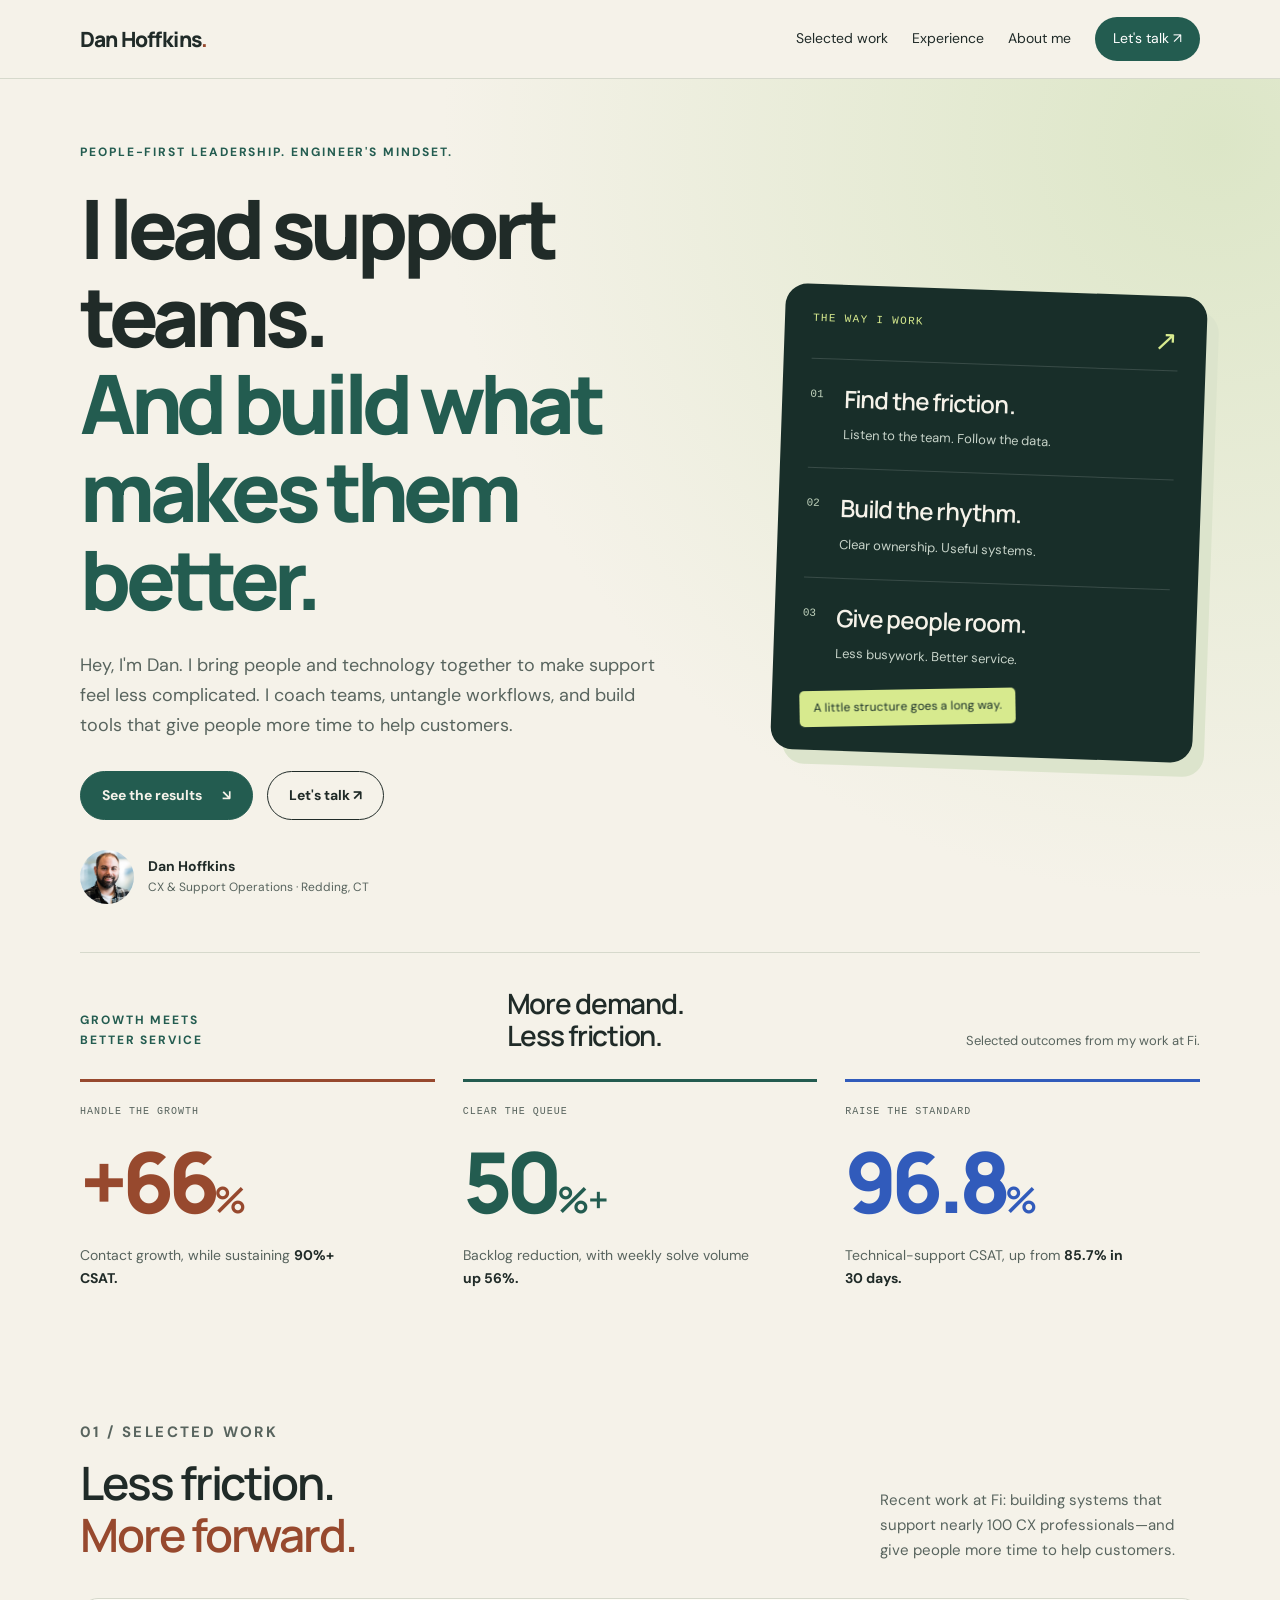
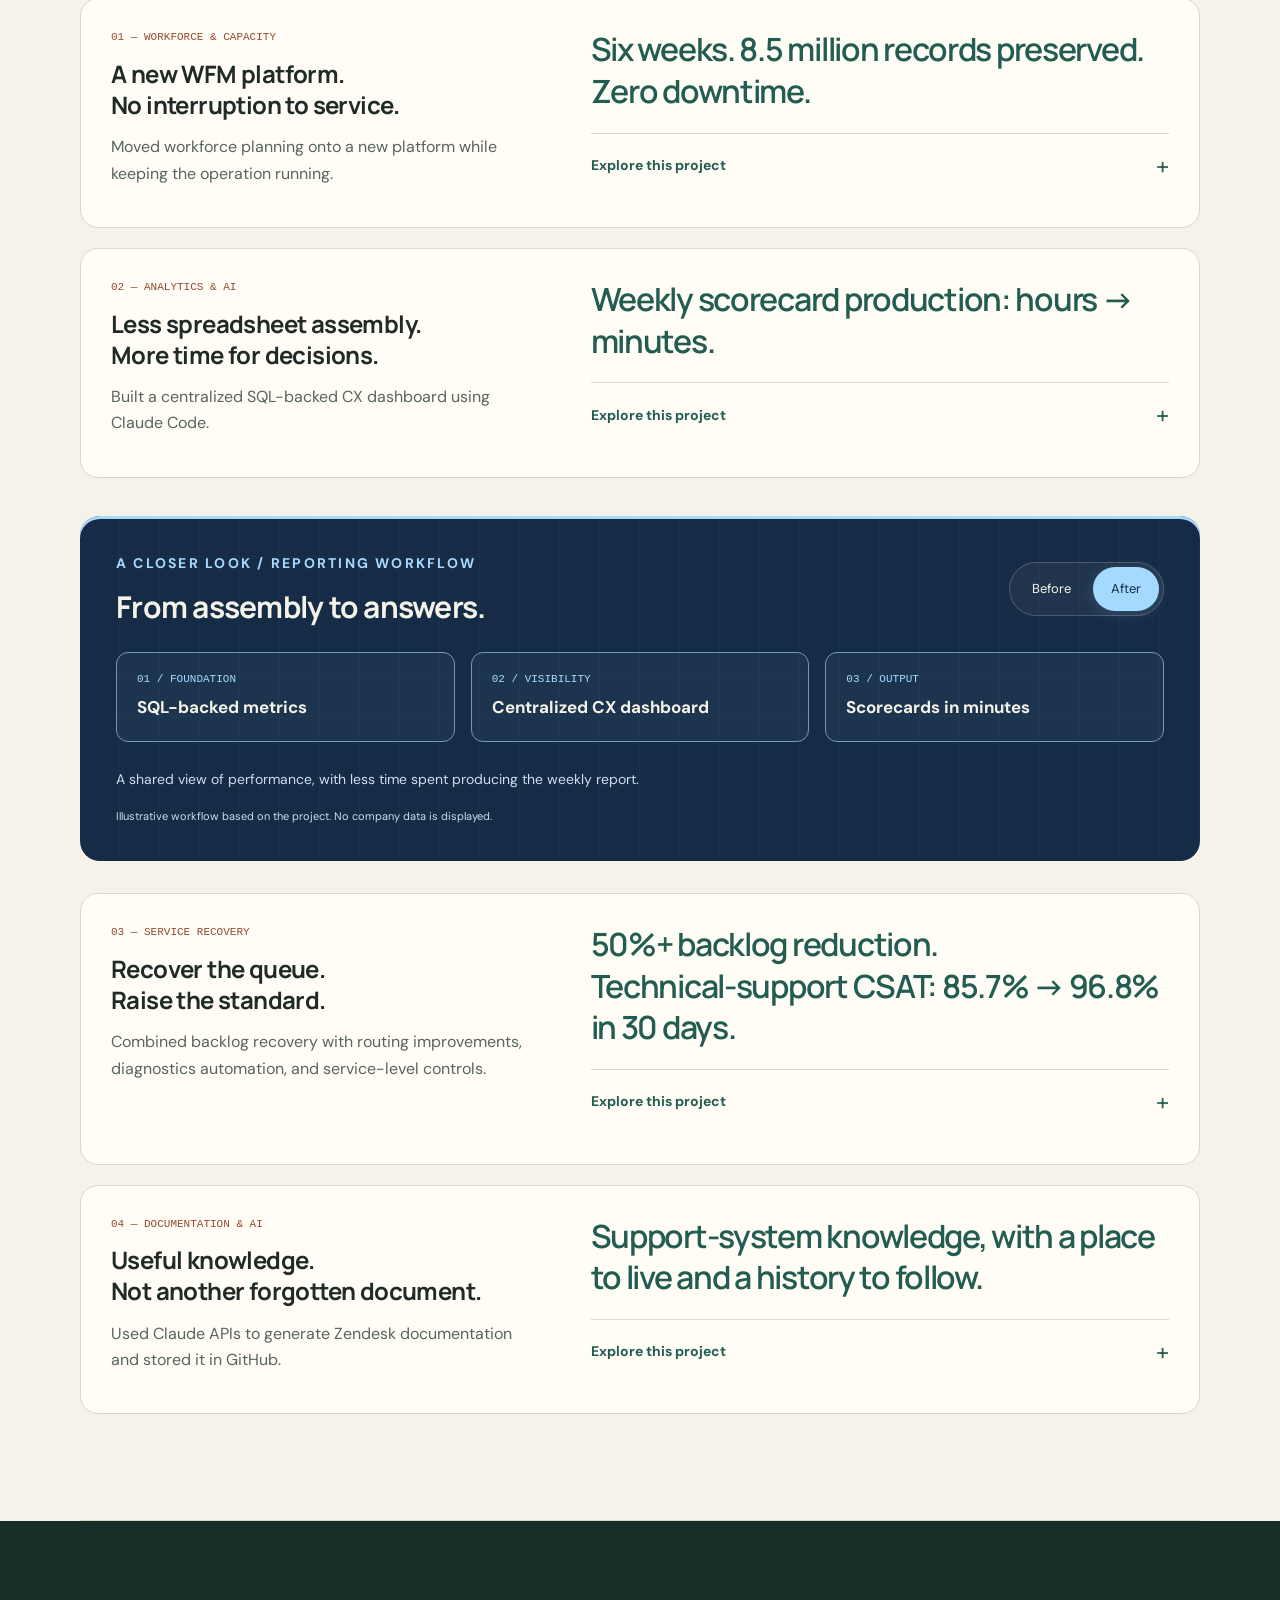
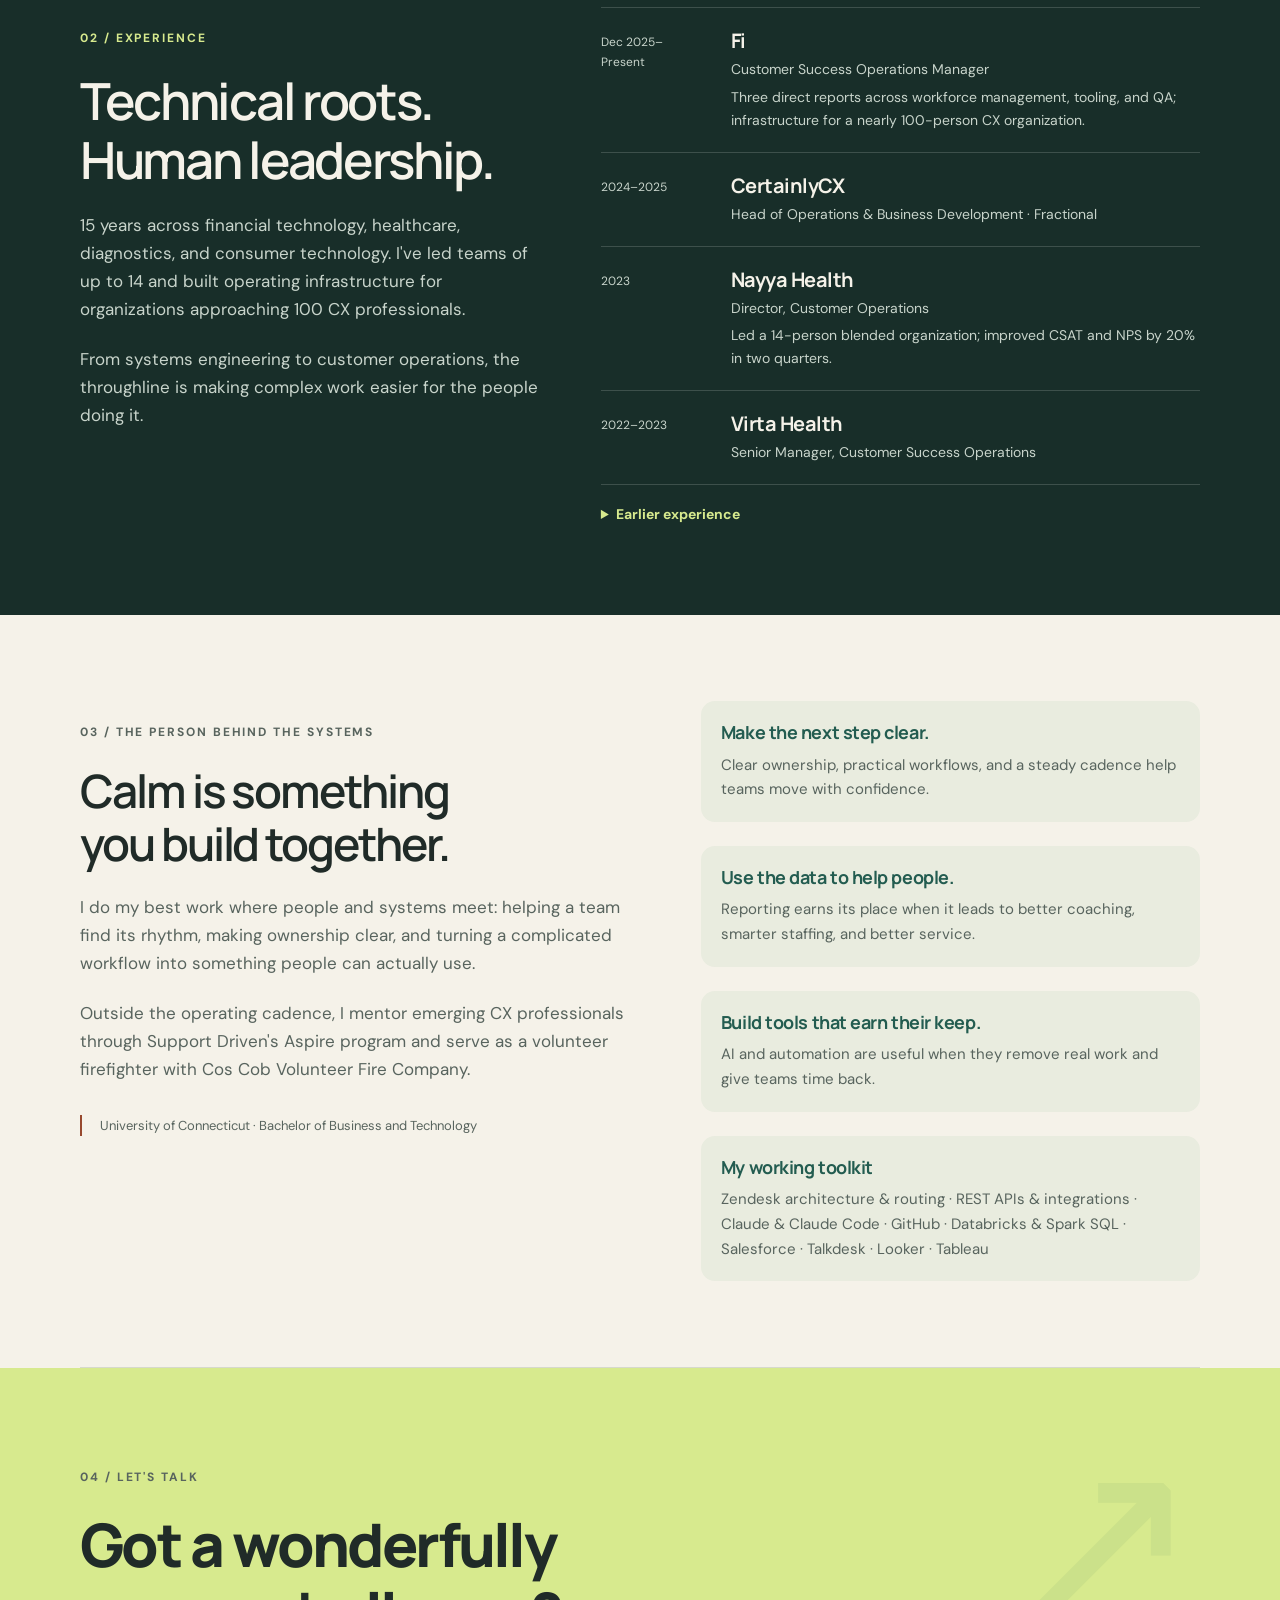
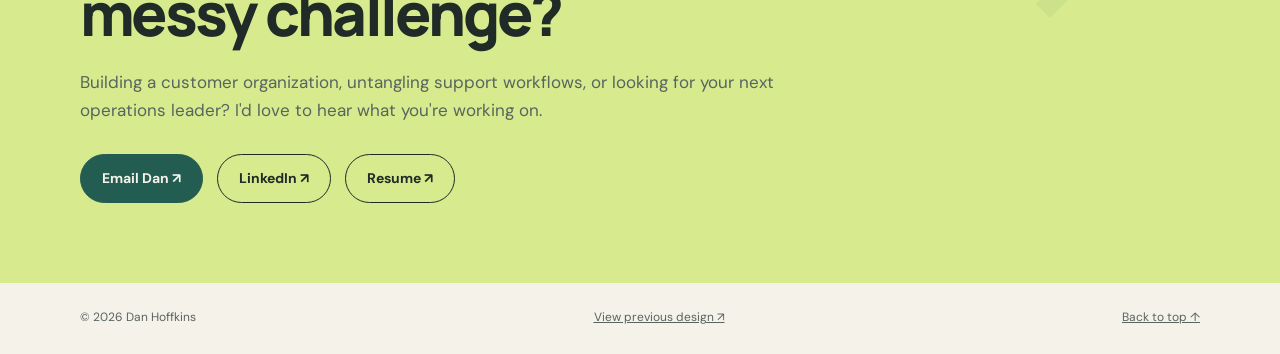
==== index.html @ 034a0e1a "Focus project introduction on impact rather than reporting structure" ====
<!doctype html>
<html lang="en">
<head>
<meta charset="utf-8">
<meta name="viewport" content="width=device-width, initial-scale=1">
<title>Dan Hoffkins | CX & Support Operations Leader</title>
<meta name="description" content="Dan Hoffkins builds the teams, workflows, analytics, and AI-assisted systems that help customer organizations scale. 15 years across technology and healthcare.">
<meta property="og:title" content="Dan Hoffkins | People. Systems. Better support.">
<meta property="og:description" content="People-first leadership with technical depth. Explore workforce planning, support analytics, service recovery, and AI-assisted documentation.">
<meta property="og:type" content="website">
<meta property="og:url" content="https://dhoffkins83.github.io/">
<meta property="og:image" content="https://dhoffkins83.github.io/assets/dan-headshot.jpg">
<meta name="theme-color" content="#f5f2e9">
<link rel="preconnect" href="https://fonts.googleapis.com">
<link rel="preconnect" href="https://fonts.gstatic.com" crossorigin>
<link href="https://fonts.googleapis.com/css2?family=DM+Sans:wght@400;500;600;700&family=Manrope:wght@400;500;600;700;800&display=swap" rel="stylesheet">
<link rel="stylesheet" href="./assets/css/site.css">
</head>
<body id="top">
<script>document.documentElement.classList.add("js");</script>
<a class="skip" href="#main">Skip to content</a>
<header>
<div class="wrap nav"><a class="brand" href="#top">Dan Hoffkins<span>.</span></a><button class="menu-toggle" type="button" aria-expanded="false" aria-controls="main-nav">Menu <span aria-hidden="true">+</span></button>
<nav id="main-nav" aria-label="Main navigation"><a href="#work">Selected work</a><a href="#experience">Experience</a><a href="#about">About me</a><a href="#contact">Let's talk ↗</a>
</nav>
</div>
</header>
<main id="main">
<section class="hero">
<div class="wrap">
<div class="hero-grid">
<div>
<p class="eyebrow">People-first leadership. Engineer's mindset.</p>
<h1>I lead support teams.<br><em>And build what makes them better.</em>
</h1>
<p class="intro">Hey, I'm Dan. I bring people and technology together to make support feel less complicated. I coach teams, untangle workflows, and build tools that give people more time to help customers.</p>
<div class="actions"><a class="button primary" href="#work">See the results <span aria-hidden="true">↘</span></a><a class="button" href="#contact">Let's talk ↗</a>
</div>
<div class="hello"><img src="./assets/dan-headshot.jpg" alt="Dan Hoffkins" width="64" height="64">
<div><strong>Dan Hoffkins</strong><span>CX & Support Operations · Redding, CT</span>
</div>
</div>
</div>
<aside class="system-board" aria-label="My approach to customer operations">
<div class="board-label">THE WAY I WORK <span aria-hidden="true">↗</span>
</div>
<div class="board-step"><span>01</span><strong>Find the friction.</strong>
<p>Listen to the team. Follow the data.</p>
</div>
<div class="board-step"><span>02</span><strong>Build the rhythm.</strong>
<p>Clear ownership. Useful systems.</p>
</div>
<div class="board-step"><span>03</span><strong>Give people room.</strong>
<p>Less busywork. Better service.</p>
</div>
<div class="board-note">A little structure goes a long way.</div>
</aside>
</div>
<div class="proof" aria-label="Selected results at Fi">
<div class="proof-intro">
<p class="eyebrow">Growth meets better service</p>
<h2>More demand.<br>Less friction.</h2>
<p>Selected outcomes from my work at Fi.</p>
</div>
<div class="metric"><span class="metric-label">HANDLE THE GROWTH</span><b>+66<span>%</span></b>
<p>Contact growth, while sustaining <strong>90%+ CSAT.</strong>
</p>
</div>
<div class="metric"><span class="metric-label">CLEAR THE QUEUE</span><b>50<span>%+</span></b>
<p>Backlog reduction, with weekly solve volume <strong>up 56%.</strong>
</p>
</div>
<div class="metric"><span class="metric-label">RAISE THE STANDARD</span><b>96.8<span>%</span></b>
<p>Technical-support CSAT, up from <strong>85.7% in 30 days.</strong>
</p>
</div>
</div>
</div>
</section>
<section id="work" class="section wrap">
<div class="section-head">
<div>
<p class="eyebrow">01 / Selected work</p>
<h2>Less friction.<br><span class="accent">More forward.</span>
</h2>
</div>
<p>Recent work at Fi: building systems that support nearly 100 CX professionals—and give people more time to help customers.</p>
</div>
<article class="case">
<div>
<div class="index">01 — WORKFORCE & CAPACITY</div>
<h3>A new WFM platform.<br>No interruption to service.</h3>
<p>Moved workforce planning onto a new platform while keeping the operation running.</p>
</div>
<div>
<div class="outcome">Six weeks. 8.5 million records preserved. Zero downtime.</div>
<details>
<summary>Explore this project <span aria-hidden="true">+</span>
</summary>
<p>Led the end-to-end migration, preserved historical records, automated scheduling, and introduced forecasting at the workstream level. The result was a stronger foundation for aligning capacity with demand.</p>
</details>
</div>
</article>
<article class="case">
<div>
<div class="index">02 — ANALYTICS & AI</div>
<h3>Less spreadsheet assembly.<br>More time for decisions.</h3>
<p>Built a centralized SQL-backed CX dashboard using Claude Code.</p>
</div>
<div>
<div class="outcome">Weekly scorecard production: hours → minutes.</div>
<details>
<summary>Explore this project <span aria-hidden="true">+</span>
</summary>
<p>Brought CSAT, productivity, handle time, and service metrics into one SQL-backed view, then added detailed metrics from an internal QA evaluation service. I used Claude Code to build around the team's reporting needs—not a dashboard for its own sake, but a shared starting point for coaching and decisions.</p>
</details>
</div>
</article>
<div class="lab" data-state="after">
<div class="lab-head">
<div>
<p class="eyebrow">A closer look / Reporting workflow</p>
<h3>From assembly to answers.</h3>
</div>
<div class="switch" role="group" aria-label="Compare reporting workflows"><button type="button" data-mode="before" aria-pressed="false">Before</button><button type="button" data-mode="after" aria-pressed="true">After</button>
</div>
</div>
<div id="workflow-content" aria-live="polite">
<div class="workflow">
<div class="node"><small>01 / FOUNDATION</small><strong>SQL-backed metrics</strong>
</div>
<div class="node"><small>02 / VISIBILITY</small><strong>Centralized CX dashboard</strong>
</div>
<div class="node"><small>03 / OUTPUT</small><strong>Scorecards in minutes</strong>
</div>
</div>
<p>A shared view of performance, with less time spent producing the weekly report.</p>
</div>
<p class="note">Illustrative workflow based on the project. No company data is displayed.</p>
</div>
<article class="case" style="margin-top:32px">
<div>
<div class="index">03 — SERVICE RECOVERY</div>
<h3>Recover the queue.<br>Raise the standard.</h3>
<p>Combined backlog recovery with routing improvements, diagnostics automation, and service-level controls.</p>
</div>
<div>
<div class="outcome">50%+ backlog reduction.<br>Technical-support CSAT: 85.7% → 96.8% in 30 days.</div>
<details>
<summary>Explore this project <span aria-hidden="true">+</span>
</summary>
<p>The backlog recovery increased weekly solve volume by 56% and solves per hour from 1.4 to 2.26. Technical-support improvements also achieved 92% of callbacks within 60 minutes.</p>
</details>
</div>
</article>
<article class="case">
<div>
<div class="index">04 — DOCUMENTATION &amp; AI</div>
<h3>Useful knowledge.<br>Not another forgotten document.</h3>
<p>Used Claude APIs to generate Zendesk documentation and stored it in GitHub.</p>
</div>
<div>
<div class="outcome">Support-system knowledge, with a place to live and a history to follow.</div>
<details>
<summary>Explore this project <span aria-hidden="true">+</span>
</summary>
<p>Built an AI-assisted documentation workflow around Zendesk, with GitHub as the repository for support-system reference material. The value is practical: capturing how the system works in a form the team can maintain and refer back to.</p>
<p class="project-path">Claude APIs → Zendesk documentation → GitHub</p>
</details>
</div>
</article>
</section>
<section id="experience" class="section experience-band">
<div class="wrap">
<div class="experience">
<div class="experience-intro">
<p class="eyebrow">02 / Experience</p>
<h2>Technical roots.<br>Human leadership.</h2>
<p>15 years across financial technology, healthcare, diagnostics, and consumer technology. I've led teams of up to 14 and built operating infrastructure for organizations approaching 100 CX professionals.</p>
<p>From systems engineering to customer operations, the throughline is making complex work easier for the people doing it.</p>
</div>
<div class="roles">
<div class="role">
<time>Dec 2025–<br>Present</time>
<div>
<h3>Fi</h3>
<p>Customer Success Operations Manager</p>
<p>Three direct reports across workforce management, tooling, and QA; infrastructure for a nearly 100-person CX organization.</p>
</div>
</div>
<div class="role">
<time>2024–2025</time>
<div>
<h3>CertainlyCX</h3>
<p>Head of Operations & Business Development · Fractional</p>
</div>
</div>
<div class="role">
<time>2023</time>
<div>
<h3>Nayya Health</h3>
<p>Director, Customer Operations</p>
<p>Led a 14-person blended organization; improved CSAT and NPS by 20% in two quarters.</p>
</div>
</div>
<div class="role">
<time>2022–2023</time>
<div>
<h3>Virta Health</h3>
<p>Senior Manager, Customer Success Operations</p>
</div>
</div>
<details>
<summary>Earlier experience</summary>
<div class="role">
<time>2018–2022</time>
<div>
<h3>Sema4</h3>
<p>Manager, Client Services → Associate Director, Customer & Business Operations</p>
<p>Launched an oncology support team and supported 25+ enterprise launches. Authored patient, provider, and sample-logistics policies with Legal, Compliance, and lab QA; trained support, lab, and field sales teams.</p>
<p>Managed controlled documentation in SharePoint and MasterControl, including approvals, version histories, access, and archival.</p>
</div>
</div>
<div class="role">
<time>2017–2018</time>
<div>
<h3>Flatiron Health</h3>
<p>Director, Support & Customer Operations</p>
<p>24/7 incident response; reduced urgent-ticket resolution time by 80%.</p>
</div>
</div>
<div class="role">
<time>2011–2017</time>
<div>
<h3>FactSet</h3>
<p>Systems Engineer → Associate Director, Platform QA</p>
<p>Enterprise technical solutions, platform quality, and release operations.</p>
</div>
</div>
</details>
</div>
</div>
</div>
</section>
<section id="about" class="section wrap">
<div class="about">
<div>
<p class="eyebrow">03 / The person behind the systems</p>
<h2>Calm is something<br>you build together.</h2>
<p>I do my best work where people and systems meet: helping a team find its rhythm, making ownership clear, and turning a complicated workflow into something people can actually use.</p>
<p>Outside the operating cadence, I mentor emerging CX professionals through Support Driven's Aspire program and serve as a volunteer firefighter with Cos Cob Volunteer Fire Company.</p>
<div class="tools">University of Connecticut · Bachelor of Business and Technology</div>
</div>
<div class="principles">
<div>
<h3>Make the next step clear.</h3>
<p>Clear ownership, practical workflows, and a steady cadence help teams move with confidence.</p>
</div>
<div>
<h3>Use the data to help people.</h3>
<p>Reporting earns its place when it leads to better coaching, smarter staffing, and better service.</p>
</div>
<div>
<h3>Build tools that earn their keep.</h3>
<p>AI and automation are useful when they remove real work and give teams time back.</p>
</div>
<div>
<h3>My working toolkit</h3>
<p>Zendesk architecture &amp; routing · REST APIs &amp; integrations · Claude &amp; Claude Code · GitHub · Databricks &amp; Spark SQL · Salesforce · Talkdesk · Looker · Tableau</p>
</div>
</div>
</div>
</section>
<section id="contact" class="contact">
<div class="wrap">
<p class="eyebrow">04 / Let's talk</p>
<h2>Got a wonderfully<br>messy challenge?</h2>
<p>Building a customer organization, untangling support workflows, or looking for your next operations leader? I'd love to hear what you're working on.</p>
<div class="actions"><a class="button primary" href="mailto:daniel.hoffkins@gmail.com">Email Dan ↗</a><a class="button" href="https://www.linkedin.com/in/dan-hoffkins" target="_blank" rel="noopener">LinkedIn ↗</a><a class="button" href="./resume.pdf" target="_blank" rel="noopener">Resume ↗</a>
</div>
</div>
</section>
</main>
<footer>
<div class="wrap"><span>© <span id="year">2026</span> Dan Hoffkins</span><a href="./previous/">View previous design ↗</a><a href="#top">Back to top ↑</a>
</div>
</footer>
<script src="./assets/js/site.js"></script>
</body>
</html>
---- assets/css/site.css ----
:root{
--paper:#f5f2e9;
--ink:#202b28;
--muted:#58645e;
--teal:#235c50;
--copper:#97492e;
--line:#d6d9cc;
--dark:#182e29;
--radius:18px;
--max:1120px}

*{
box-sizing:border-box}
html{
scroll-behavior:smooth;
scroll-padding-top:110px}
body{
margin:0;
color:var(--ink);
background:var(--paper);
font:17px/1.65 'DM Sans',sans-serif}
a{
color:inherit}
button{
font:inherit}
img{
display:block;
max-width:100%}
h1,h2,h3,p{
margin:0}
h1,h2,h3{
font-family:Manrope,sans-serif}
h1{
font-size:clamp(44px,6.6vw,78px);
line-height:1.07;
letter-spacing:-.065em;
font-weight:600}
h2{
font-size:clamp(30px,4vw,46px);
line-height:1.15;
letter-spacing:-.045em;
font-weight:600}
h3{
font-size:24px;
line-height:1.3;
letter-spacing:-.025em}
p{
max-width:65ch}
a,button,summary{
touch-action:manipulation}
a:focus-visible,button:focus-visible,summary:focus-visible{
outline:3px solid var(--copper);
outline-offset:5px}
.wrap{
width:min(var(--max),calc(100% - 48px));
margin:auto}
.skip{
position:fixed;
top:-100px;
left:20px;
background:var(--ink);
color:white;
padding:12px;
z-index:99}
.skip:focus{
top:10px}
header{
position:sticky;
top:0;
z-index:20;
background:rgba(245,242,233,.95);
backdrop-filter:blur(12px);
border-bottom:1px solid var(--line)}
.nav{
min-height:86px;
display:flex;
align-items:center;
justify-content:space-between;
gap:24px}
.brand{
font-family:Manrope,sans-serif;
font-weight:800;
text-decoration:none;
letter-spacing:-.04em;
font-size:21px}
.brand span{
color:var(--copper)}
nav{
display:flex;
gap:24px;
align-items:center}
nav a{
text-decoration:none;
font-size:14px;
padding:10px 0}
nav a:hover{
color:var(--copper)}
.eyebrow{
text-transform:uppercase;
font-size:12px;
letter-spacing:.16em;
font-weight:700;
color:var(--teal);
margin-bottom:22px}
.hero{
padding:70px 0 0;
background:radial-gradient(ellipse at 85% 20%,#e1e6d7,transparent 55%)}
.hero-grid{
display:grid;
grid-template-columns:1.45fr 1fr;
gap:64px;
align-items:center}
.hero h1 em{
font-style:normal;
color:var(--teal)}
.intro{
color:var(--muted);
font-size:19px;
margin-top:28px;
max-width:48ch}
.actions{
display:flex;
flex-wrap:wrap;
gap:14px;
margin-top:30px}
.button{
display:inline-flex;
justify-content:center;
align-items:center;
min-height:48px;
padding:12px 21px;
text-decoration:none;
border:1px solid var(--ink);
border-radius:100px;
font-size:14px;
font-weight:700;
transition:background .2s,transform .2s}
.button:hover{
transform:translateY(-2px);
background:#e6e9dc}
.button.primary{
background:var(--ink);
color:var(--paper)}
.button.primary:hover{
background:var(--teal)}
.portrait{
position:relative;
margin:0;
padding:18px 0 0 18px}
.portrait:before{
content:'';
position:absolute;
inset:0 18px 18px 0;
border:1px solid #9eae9d;
border-radius:160px 160px 18px 18px}
.portrait img{
position:relative;
width:100%;
height:auto;
aspect-ratio:4/5;
object-fit:cover;
object-position:50% 42%;
border-radius:160px 160px 18px 18px}
.portrait figcaption{
position:relative;
margin-top:16px;
display:flex;
justify-content:space-between;
font-size:12px;
color:var(--muted)}
.portrait figcaption b{
color:var(--ink)}
.proof{
display:grid;
grid-template-columns:repeat(3,1fr);
margin-top:64px;
padding:30px 0;
border-top:1px solid var(--line);
gap:32px}
.proof b{
display:block;
font:600 35px/1.2 Manrope,sans-serif;
letter-spacing:-.04em}
.proof span{
font-size:14px;
color:var(--muted);
display:block;
margin-top:8px}
.section{
padding:86px 0;
border-bottom:1px solid var(--line)}
.section-head{
display:flex;
justify-content:space-between;
align-items:end;
gap:40px;
margin-bottom:36px}
.section-head p{
color:var(--muted);
max-width:32ch;
font-size:15px}
.section-head .eyebrow{
margin-bottom:12px}
.case{
display:grid;
grid-template-columns:.85fr 1.15fr;
border-top:1px solid var(--line);
padding:32px 0;
gap:52px}
.case:last-child{
padding-bottom:0}
.index{
font:12px/1.5 monospace;
color:var(--copper);
margin-bottom:12px}
.case p{
color:var(--muted);
margin-top:14px;
font-size:16px}
.outcome{
font-family:Manrope,sans-serif;
font-size:clamp(23px,3vw,32px);
font-weight:600;
letter-spacing:-.04em;
line-height:1.3;
color:var(--teal)}
details{
margin-top:20px}
summary{
cursor:pointer;
min-height:44px;
display:list-item;
color:var(--teal);
font-weight:700;
font-size:14px}
details p{
padding-bottom:10px}
.lab{
background:var(--dark);
color:var(--paper);
border-radius:var(--radius);
padding:36px;
margin-top:38px;
position:relative;
overflow:hidden}
.lab:before{
content:'';
position:absolute;
inset:0;
background:linear-gradient(90deg,transparent 98%,#ffffff05 98%),linear-gradient(0deg,transparent 98%,#ffffff05 98%);
background-size:40px 40px;
pointer-events:none}
.lab>*{
position:relative}
.lab .eyebrow{
color:#b7d3b8;
margin-bottom:12px}
.lab-head{
display:flex;
justify-content:space-between;
align-items:center;
gap:24px}
.switch{
display:flex;
gap:4px;
background:#ffffff0b;
border:1px solid #ffffff30;
border-radius:100px;
padding:4px}
.switch button{
border:0;
border-radius:100px;
min-height:44px;
padding:8px 18px;
background:transparent;
color:var(--paper);
cursor:pointer;
font-size:13px}
.switch button[aria-pressed=true]{
background:#d6e7bd;
color:var(--dark)}
.workflow{
display:grid;
grid-template-columns:repeat(3,1fr);
gap:16px;
margin:26px 0}
.node{
padding:20px;
border:1px solid #ffffff30;
border-radius:12px}
.node small{
color:#b7d3b8;
font:11px monospace;
display:block;
margin-bottom:8px}
.node strong{
display:block;
font-size:17px}
.lab p{
color:#c4d0c8;
font-size:14px}
.lab .note{
font-size:11px;
color:#b7c6ba;
margin-top:16px}
.experience{
display:grid;
grid-template-columns:1fr 1.3fr;
gap:60px}
.experience-intro p{
color:var(--muted);
margin-top:22px}
.roles{
border-top:1px solid var(--line)}
.role{
padding:20px 0;
border-bottom:1px solid var(--line);
display:grid;
grid-template-columns:110px 1fr;
gap:20px}
.role time{
font-size:12px;
color:var(--muted);
padding-top:5px}
.role h3{
font-size:20px}
.role p{
font-size:14px;
color:var(--muted);
margin-top:4px}
.roles details{
margin:0}
.roles summary{
padding-top:18px}
.about{
display:grid;
grid-template-columns:1.1fr 1fr;
gap:72px}
.about p{
margin-top:22px;
color:var(--muted)}
.principles{
display:grid;
gap:24px}
.principles div{
border-top:1px solid var(--line);
padding-top:18px}
.principles h3{
font-size:18px}
.principles p{
font-size:15px;
margin-top:8px}
.tools{
margin-top:32px;
font-size:13px;
color:var(--muted);
border-left:2px solid var(--copper);
padding-left:18px}
.contact{
padding:80px 0;
background:#e4e8d9}
.contact h2{
max-width:17ch;
font-size:clamp(36px,5vw,60px)}
.contact p{
margin-top:20px;
color:var(--muted)}
footer{
padding:25px 0;
font-size:12px;
color:var(--muted)}
footer .wrap{
display:flex;
justify-content:space-between;
gap:20px}
.hero-grid{
animation:arrive .7s ease both}
@keyframes arrive{
from{
opacity:0;
transform:translateY(14px)}
to{
opacity:1;
transform:none}
}
@media(min-width:800px){
h1{
max-width:12ch}
}
@media(max-width:800px){
.hero-grid{
gap:32px;
grid-template-columns:1.3fr 1fr}
.hero{
padding-top:45px}
.nav{
gap:12px}
nav{
gap:14px}
.experience,.about{
gap:35px}
.section{
padding:64px 0}
.case{
gap:28px}
.lab-head{
align-items:start;
flex-direction:column}
}
@media(max-width:600px){
.wrap{
width:calc(100% - 36px)}
.nav{
min-height:92px;
flex-wrap:wrap;
gap:0;
padding:12px 0}
nav{
width:100%;
justify-content:space-between;
gap:10px}
nav a{
font-size:12px}
.hero-grid,.experience,.about,.case{
grid-template-columns:1fr}
.hero-grid{
gap:34px}
.portrait{
max-width:330px;
width:85%;
margin:auto}
.proof{
gap:16px;
margin-top:40px;
padding:24px 0}
.proof b{
font-size:26px}
.proof span{
font-size:12px}
.section-head{
display:block}
.section-head p{
margin-top:16px;
max-width:45ch}
.case{
gap:20px;
padding:28px 0}
.lab{
padding:24px}
.workflow{
grid-template-columns:1fr;
gap:10px}
.node{
padding:14px}
.role{
grid-template-columns:90px 1fr;
gap:14px}
.about{
gap:36px}
footer .wrap{
flex-wrap:wrap}
.contact{
padding:60px 0}
}
@media(prefers-reduced-motion:reduce){
html{
scroll-behavior:auto}
*,*:before,*:after{
animation:none!important;
transition:none!important}
}


/* Contrast and hierarchy keep the page lively without competing with the work. */
:root{
--lime:#d7ea8e;
--coral:#b34b31}

.menu-toggle{
display:none}
.nav{
min-height:78px}
nav a{
position:relative;
min-height:44px;
display:flex;
align-items:center}
nav a[aria-current="location"]{
color:var(--copper)}
nav a[aria-current="location"]:after{
content:'';
position:absolute;
bottom:3px;
left:0;
right:0;
height:2px;
background:var(--copper)}
nav a:last-child{
background:var(--teal);
color:white;
padding:10px 18px;
border-radius:100px}
nav a:last-child[aria-current]:after{
display:none}

.hero{
padding-top:64px;
background:radial-gradient(ellipse at 95% 5%,#dce6c7,transparent 45%),var(--paper)}
.hero-grid{
grid-template-columns:1.5fr 1fr;
gap:64px}
.hero h1{
max-width:13ch;
font-size:clamp(46px,6.5vw,82px);
font-weight:800;
letter-spacing:-.065em}
.hero h1 em{
position:relative}
.intro{
font-size:18px}
.button{
gap:20px}
.button.primary{
background:var(--teal);
border-color:var(--teal)}
.button.primary:hover{
background:var(--ink)}
.hello{
display:flex;
gap:14px;
align-items:center;
margin-top:30px}
.hello img{
width:54px;
height:54px;
border-radius:50%;
object-fit:cover}
.hello strong,.hello span{
display:block}
.hello strong{
font-size:14px}
.hello span{
font-size:12px;
color:var(--muted)}

.system-board{
background:var(--dark);
color:var(--paper);
padding:28px;
border-radius:22px;
transform:rotate(2deg);
box-shadow:12px 14px 0 #dce4cc;
position:relative}
.board-label{
font:11px monospace;
letter-spacing:.12em;
color:var(--lime);
display:flex;
justify-content:space-between;
margin-bottom:12px}
.board-label span{
font-size:28px}
.board-step{
padding:23px 0 23px 34px;
border-top:1px solid #ffffff24;
position:relative}
.board-step>span{
position:absolute;
left:0;
top:29px;
color:#c2d4be;
font:11px monospace}
.board-step strong{
font:600 24px/1.3 Manrope,sans-serif;
letter-spacing:-.04em}
.board-step p{
color:#c7d3c9;
font-size:13px;
margin-top:8px}
.board-note{
display:inline-block;
background:var(--lime);
color:var(--dark);
padding:8px 14px;
font-size:12px;
border-radius:5px;
transform:rotate(-3deg)}

.proof{
border-top:0;
padding:30px;
margin-top:52px;
background:#e4e8d9;
border-radius:18px;
gap:24px}
.proof b{
font-size:clamp(27px,3vw,40px);
color:var(--teal)}
.accent{
color:var(--copper)}
.case{
background:#fffdf6;
border:1px solid var(--line);
border-radius:18px;
padding:30px;
margin:20px 0;
transition:box-shadow .2s,border-color .2s}
.case:hover{
border-color:#a5b5a6;
box-shadow:0 8px 24px #203c2910}
.case:last-child{
padding-bottom:30px}
.case summary{
display:flex;
align-items:center;
justify-content:space-between;
border-top:1px solid var(--line);
padding:12px 0;
list-style:none}
.case summary::-webkit-details-marker{
display:none}
.case summary span{
font-size:24px;
font-weight:400;
transition:transform .2s}
.case details[open] summary span{
transform:rotate(45deg)}
.case details[open] p{
animation:arrive .25s ease}
.case .index{
font-size:11px}
.lab{
border-radius:20px}
.lab h3{
font-size:30px}
.node{
background:#ffffff05}
.experience-band{
background:var(--dark);
color:var(--paper);
border:0;
margin-top:0}
.experience-band .eyebrow{
color:var(--lime)}
.experience-band p,.experience-band time{
color:#c8d4cb}
.experience-band .roles,.experience-band .role{
border-color:#ffffff29}
.experience-band summary{
color:var(--lime)}
.experience-intro h2{
font-size:clamp(34px,4vw,52px)}
.principles div{
padding:20px;
background:#e9ecdf;
border:0;
border-radius:14px}
.principles h3{
color:var(--teal)}
.contact{
background:var(--lime);
position:relative;
overflow:hidden}
.contact:after{
content:'↗';
position:absolute;
right:6%;
top:0;
font:300 240px Manrope,sans-serif;
color:#235c5010;
pointer-events:none}
.contact .wrap{
position:relative;
z-index:1}
.contact h2{
max-width:20ch;
font-weight:800}
.reveal-ready{
opacity:0;
transform:translateY(16px);
transition:opacity .55s ease,transform .55s ease}
.reveal-ready.in-view{
opacity:1;
transform:none}

@media(max-width:800px){
.hero-grid{
gap:30px}
.system-board{
padding:22px}
.board-step strong{
font-size:20px}
.hero h1{
font-size:clamp(42px,7vw,64px)}
}

@media(max-width:600px){
html{
scroll-padding-top:88px}
.nav{
min-height:70px;
padding:10px 0;
position:relative;
gap:12px}
.menu-toggle{
display:flex;
align-items:center;
gap:20px;
min-height:44px;
padding:8px 14px;
border:1px solid var(--line);
border-radius:100px;
background:var(--paper);
color:var(--ink);
cursor:pointer}
.menu-toggle span{
font-size:22px}
.js nav{
display:none}
.js nav.is-open{
display:flex}
.nav nav{
flex-direction:column;
align-items:stretch;
gap:4px;
padding:12px 0 6px}
.nav nav a{
font-size:16px;
padding:12px;
min-height:48px}
.nav nav a[aria-current]:after{
display:none}
.hero{
padding-top:36px}
.hero-grid{
grid-template-columns:1fr;
gap:34px}
.hero h1{
font-size:48px;
max-width:13ch}
.hero .eyebrow{
font-size:10px;
letter-spacing:.1em}
.system-board{
transform:none;
box-shadow:6px 7px 0 #dce4cc}
.board-step{
padding:16px 0 16px 34px}
.board-step>span{
top:22px}
.board-step strong{
font-size:22px}
.proof{
grid-template-columns:1fr;
padding:22px;
gap:18px;
margin-top:34px}
.proof>div{
border-bottom:1px solid #c7cec0;
padding-bottom:16px}
.proof>div:last-child{
border:0;
padding:0}
.proof b{
font-size:34px}
.proof span{
font-size:14px}
.case{
padding:22px;
gap:18px}
.case:last-child{
padding-bottom:22px}
.outcome{
font-size:25px}
.contact:after{
font-size:160px;
right:-20px}
.section{
padding-top:58px;
padding-bottom:58px}
}

@media(prefers-reduced-motion:reduce){
.reveal-ready{
opacity:1;
transform:none}
}



/* Outcomes use their own hierarchy instead of a uniform banner. */
.proof{
grid-template-columns:repeat(3,minmax(0,1fr));
background:none;
border-radius:0;
border-top:1px solid var(--line);
padding:34px 0 44px;
gap:28px;
margin-top:48px}

.proof-intro{
grid-column:1/-1;
display:flex;
align-items:end;
justify-content:space-between;
gap:20px}
.proof-intro .eyebrow{
margin:0;
max-width:18ch}
.proof-intro h2{
font-size:28px}
.proof-intro>p:last-child{
font-size:13px;
color:var(--muted)}

.metric{
border-top:3px solid var(--copper);
padding:22px 0 0}
.metric:nth-child(3){
border-color:var(--teal)}
.metric:nth-child(4){
border-color:#315bbb}
.proof .metric-label{
font:10px/1.5 monospace;
letter-spacing:.1em;
color:var(--muted);
margin:0}
.proof .metric b{
font:800 clamp(48px,6.8vw,84px)/1.15 Manrope,sans-serif;
color:var(--copper);
letter-spacing:-.07em;
margin:14px 0}
.proof .metric:nth-child(3) b{
color:var(--teal)}
.proof .metric:nth-child(4) b{
color:#315bbb}
.proof .metric b span{
display:inline;
font:600 .43em/1 Manrope,sans-serif;
color:inherit;
letter-spacing:-.04em}
.metric p{
font-size:14px;
color:var(--muted);
max-width:29ch}
.metric strong{
color:var(--ink)}

.lab{
--state-accent:#a6d9ff;
--state-surface:#162c46;
--state-border:#729ac1;
--state-text:#ccdeee;
background:var(--state-surface);
transition:background-color .35s ease,box-shadow .35s ease;
box-shadow:inset 0 3px 0 var(--state-accent)}
.lab[data-state="before"]{
--state-accent:#ffcd91;
--state-surface:#3c2b22;
--state-border:#b68b67;
--state-text:#ead4be}
.lab .eyebrow,.lab .node small{
color:var(--state-accent)}
.lab p,.lab .note{
color:var(--state-text)}
.lab .node{
border-color:var(--state-border);
border-style:solid;
transition:background-color .3s,border-color .3s}
.lab[data-state="before"] .node{
border-style:dashed;
background:#ffcd9108}
.lab[data-state="after"] .node{
background:#a6d9ff0b}
.switch button{
transition:background-color .25s,color .25s,box-shadow .25s}
.switch button[data-mode="before"][aria-pressed="true"]{
background:#ffcd91;
color:#3c2b22;
box-shadow:0 3px 12px #0002}
.switch button[data-mode="after"][aria-pressed="true"]{
background:#a6d9ff;
color:#162c46;
box-shadow:0 3px 14px #a6d9ff26}
.lab :focus-visible{
outline-color:var(--state-accent)}

@media(max-width:600px){
.proof{
grid-template-columns:1fr;
gap:26px;
padding:28px 0}
.proof-intro{
display:block}
.proof-intro h2{
margin:12px 0}
.proof>div{
border-bottom:0;
padding-bottom:0}
.proof .metric,.proof .metric:last-child{
border-top:3px solid var(--copper);
padding:20px 0 0}
.proof .metric:nth-child(3){
border-color:var(--teal)}
.proof .metric:nth-child(4){
border-color:#315bbb}
.proof .metric b{
font-size:76px}
.metric p{
max-width:100%;
font-size:16px}
}



.project-path {
  font-family: monospace;
  color: var(--teal);
}
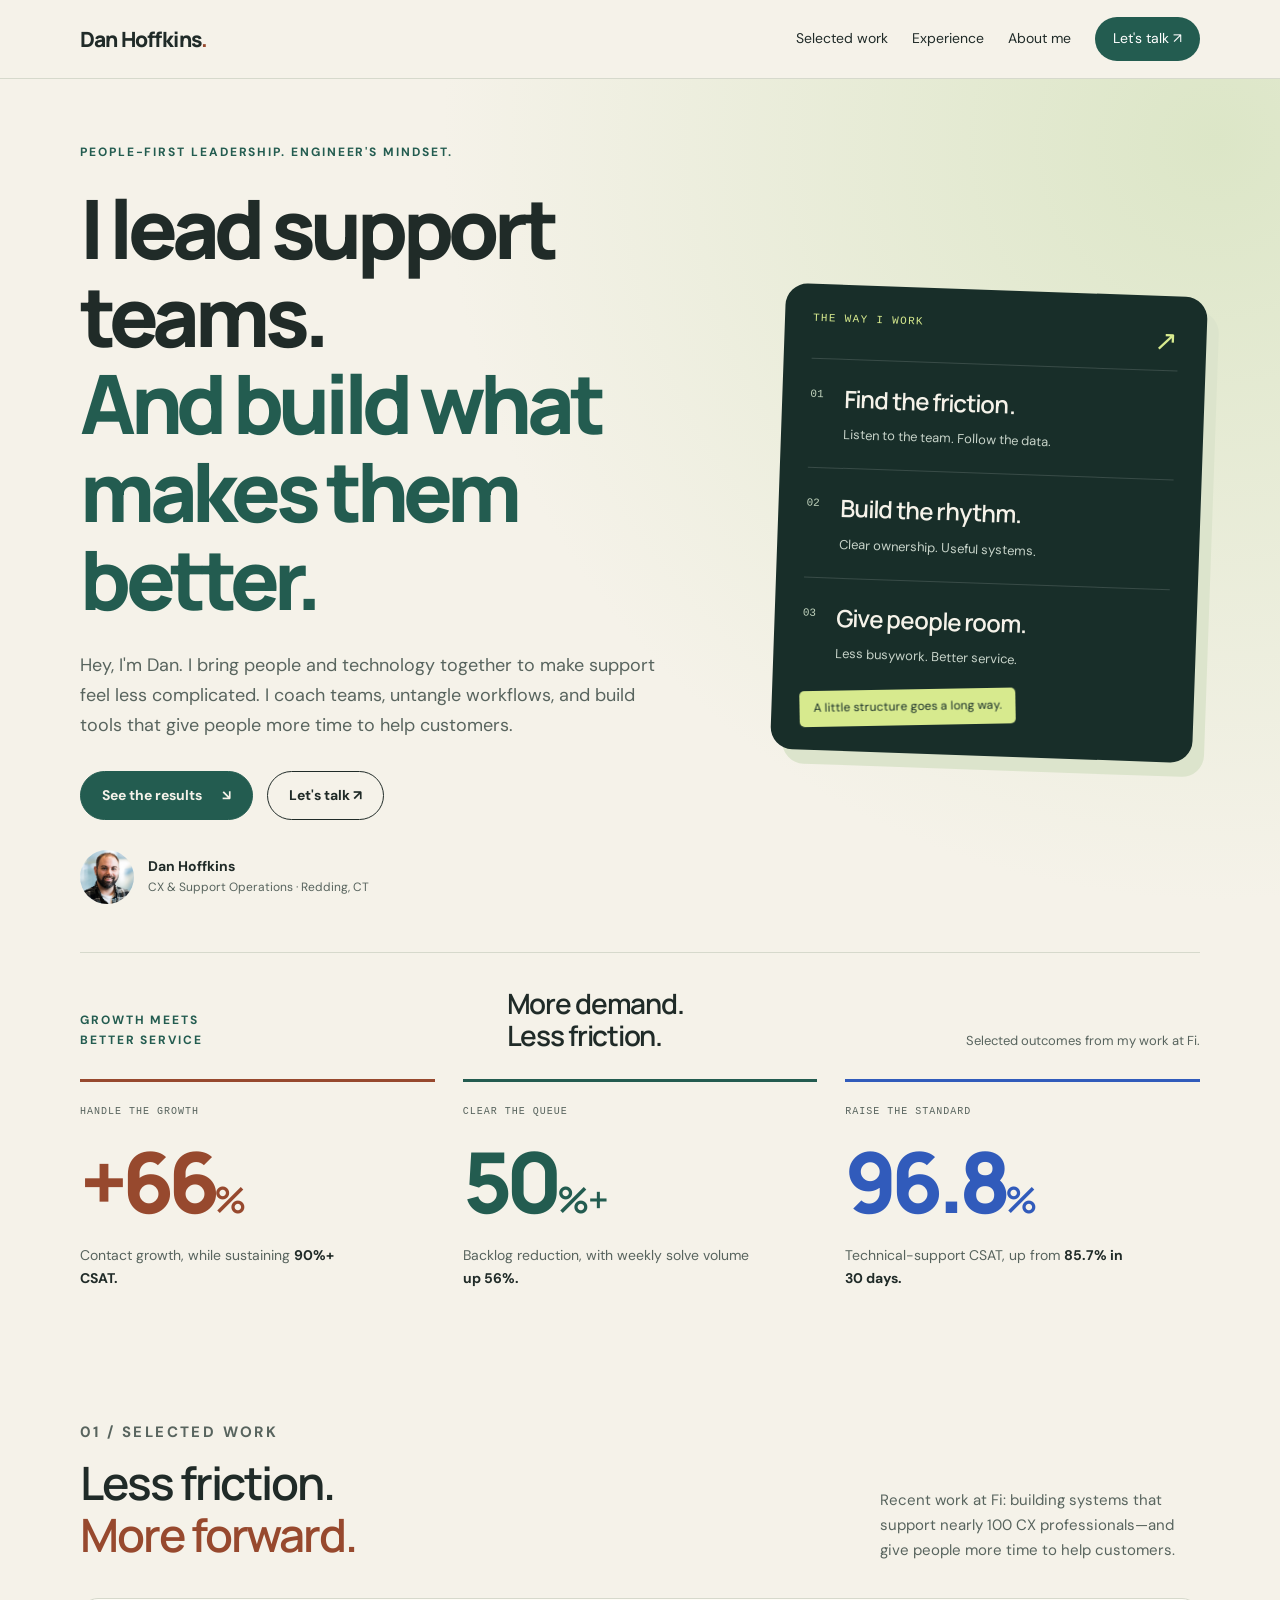
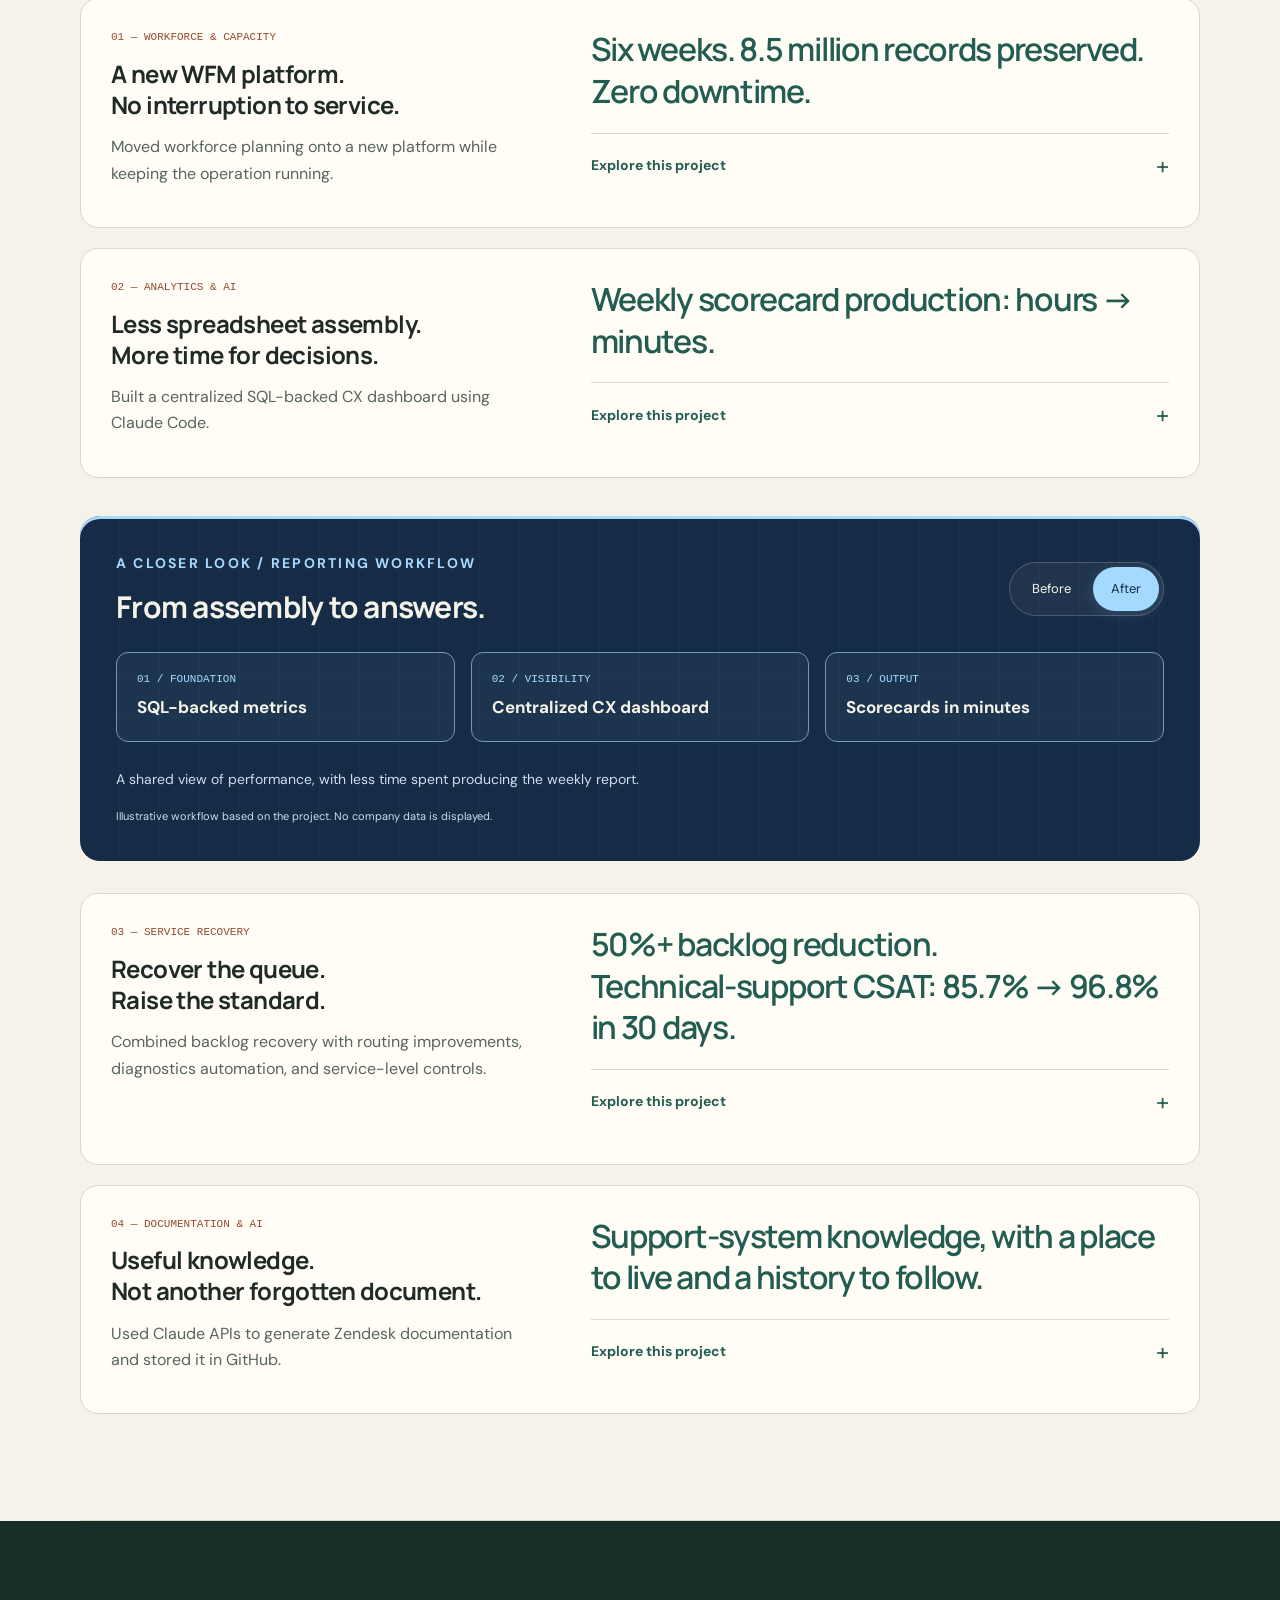
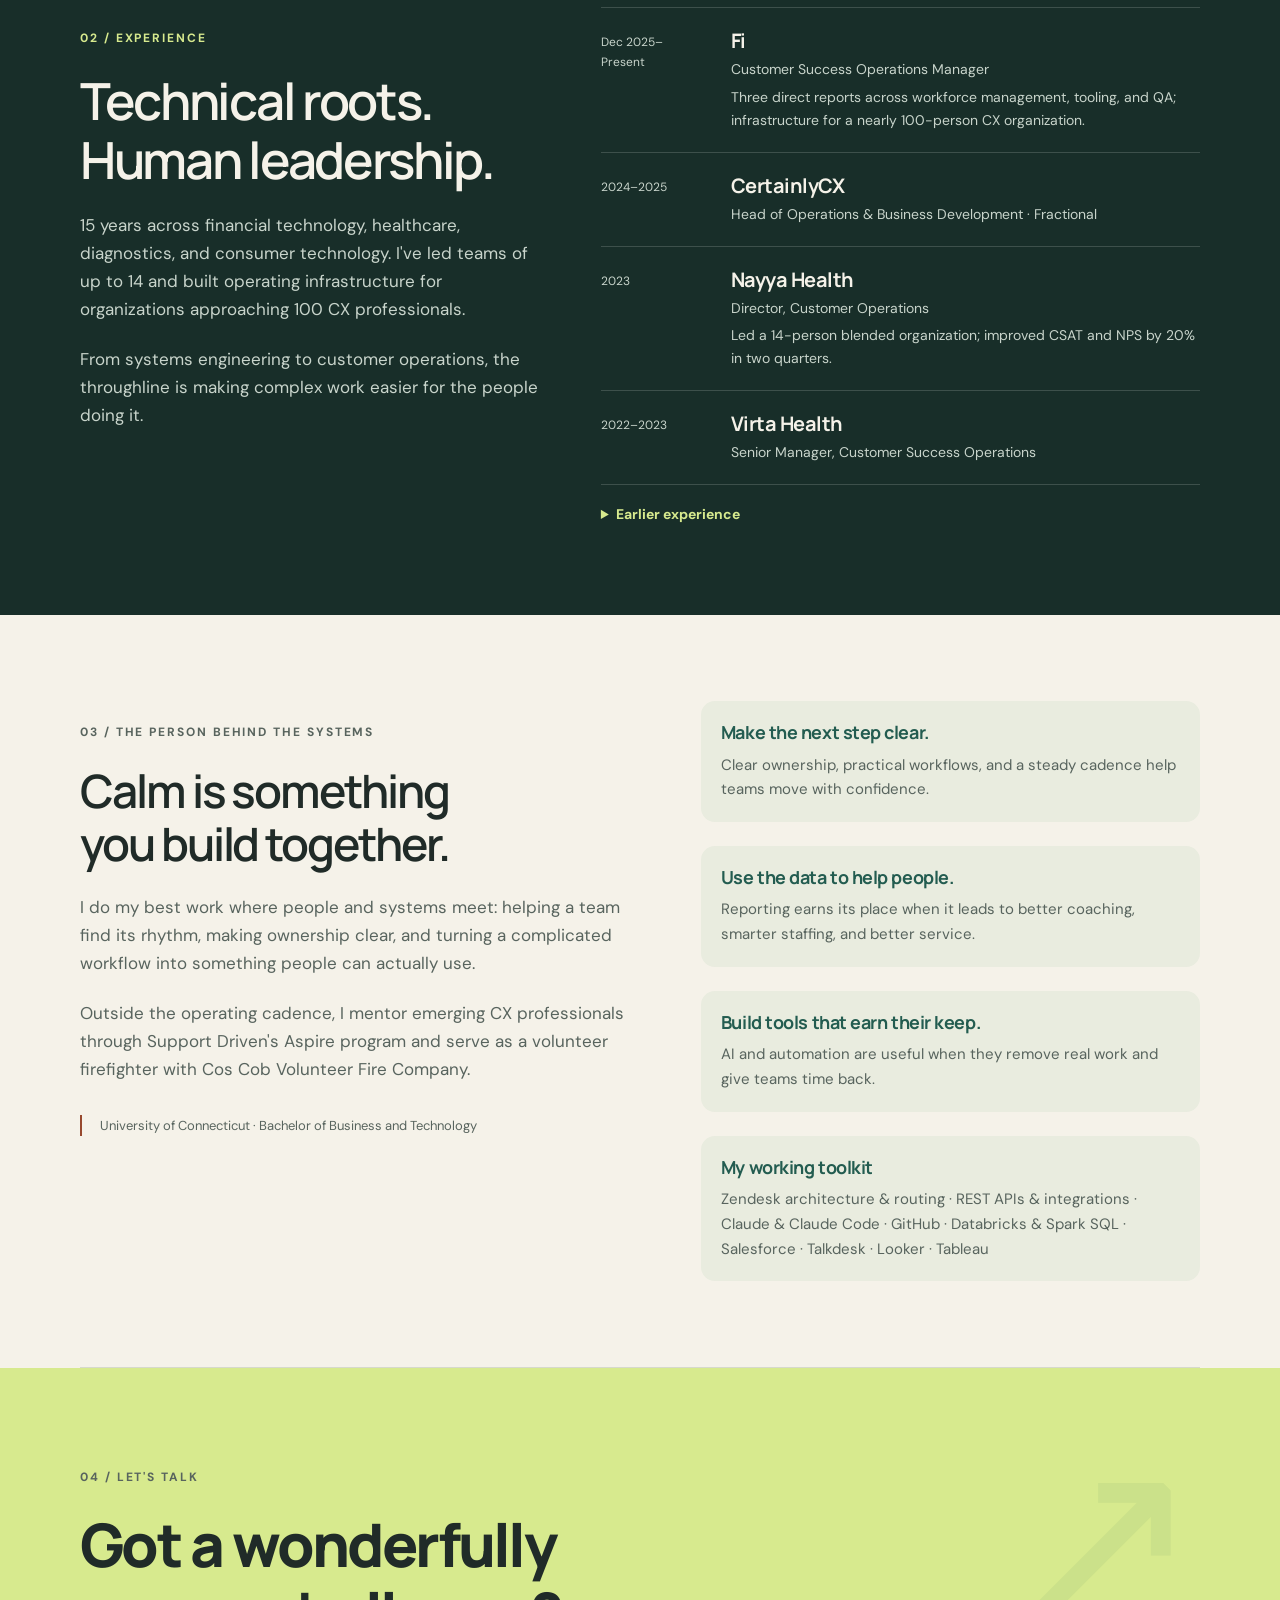
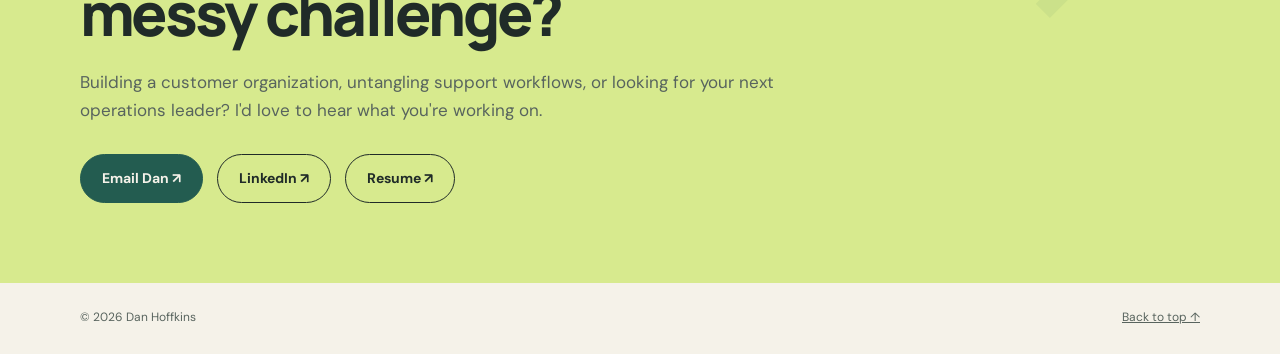
==== commit a9ff76d2: "Remove previous design link from current portfolio" ====
--- a/index.html
+++ b/index.html
@@ -282,7 +282,7 @@
 </section>
 </main>
 <footer>
-<div class="wrap"><span>© <span id="year">2026</span> Dan Hoffkins</span><a href="./previous/">View previous design ↗</a><a href="#top">Back to top ↑</a>
+<div class="wrap"><span>© <span id="year">2026</span> Dan Hoffkins</span><a href="#top">Back to top ↑</a>
 </div>
 </footer>
 <script src="./assets/js/site.js"></script>
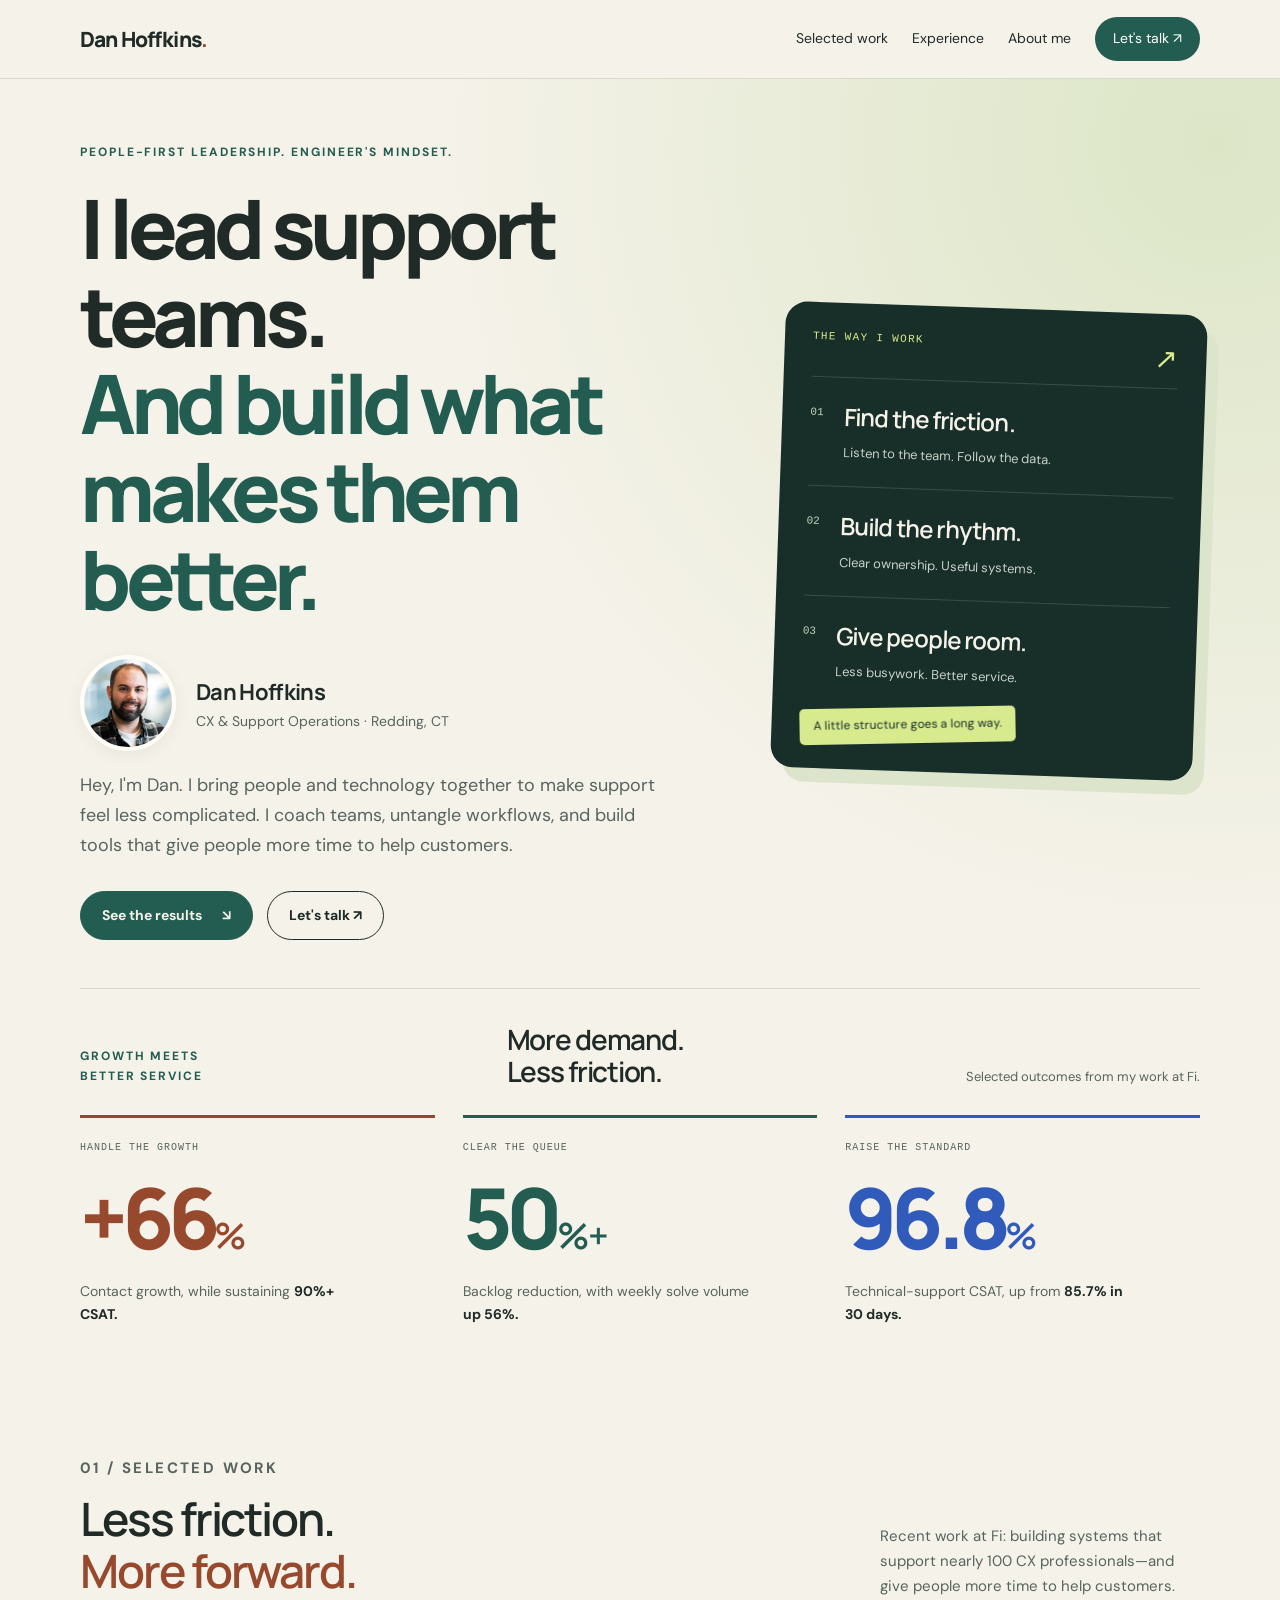
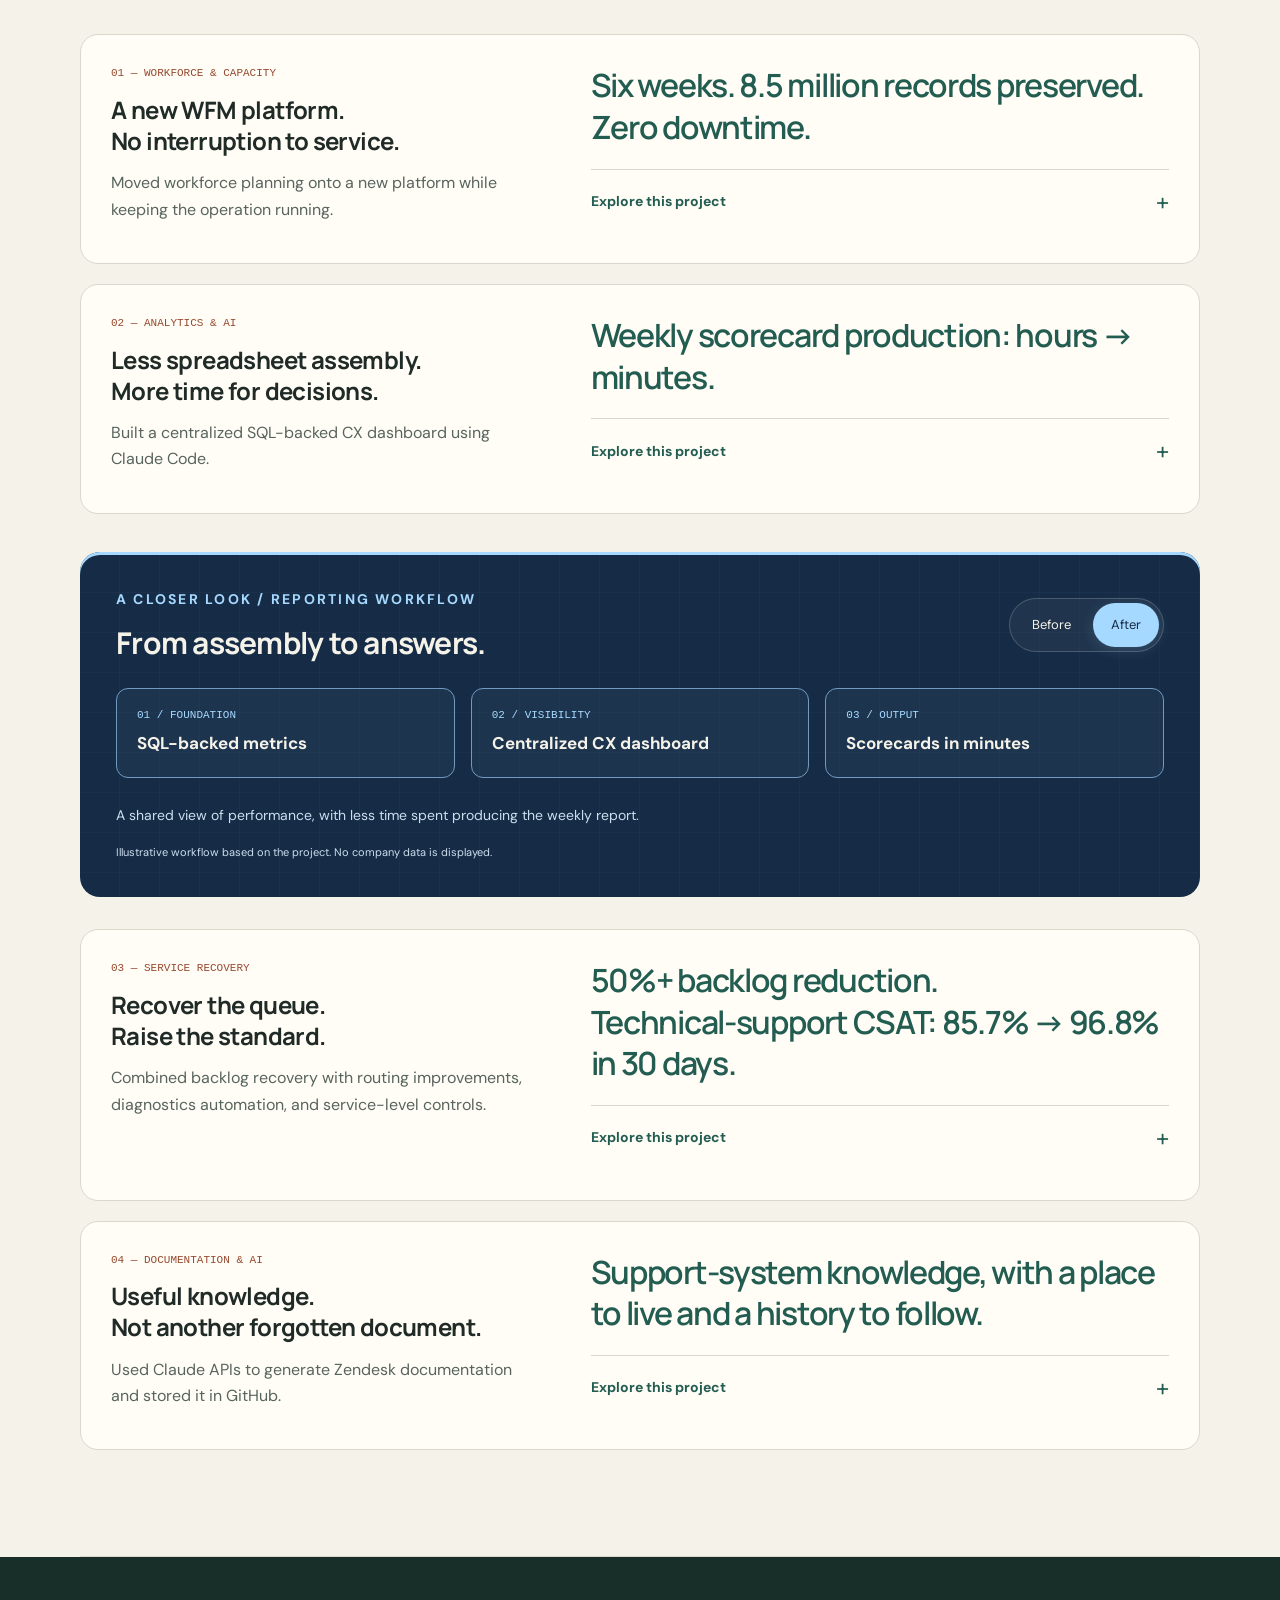
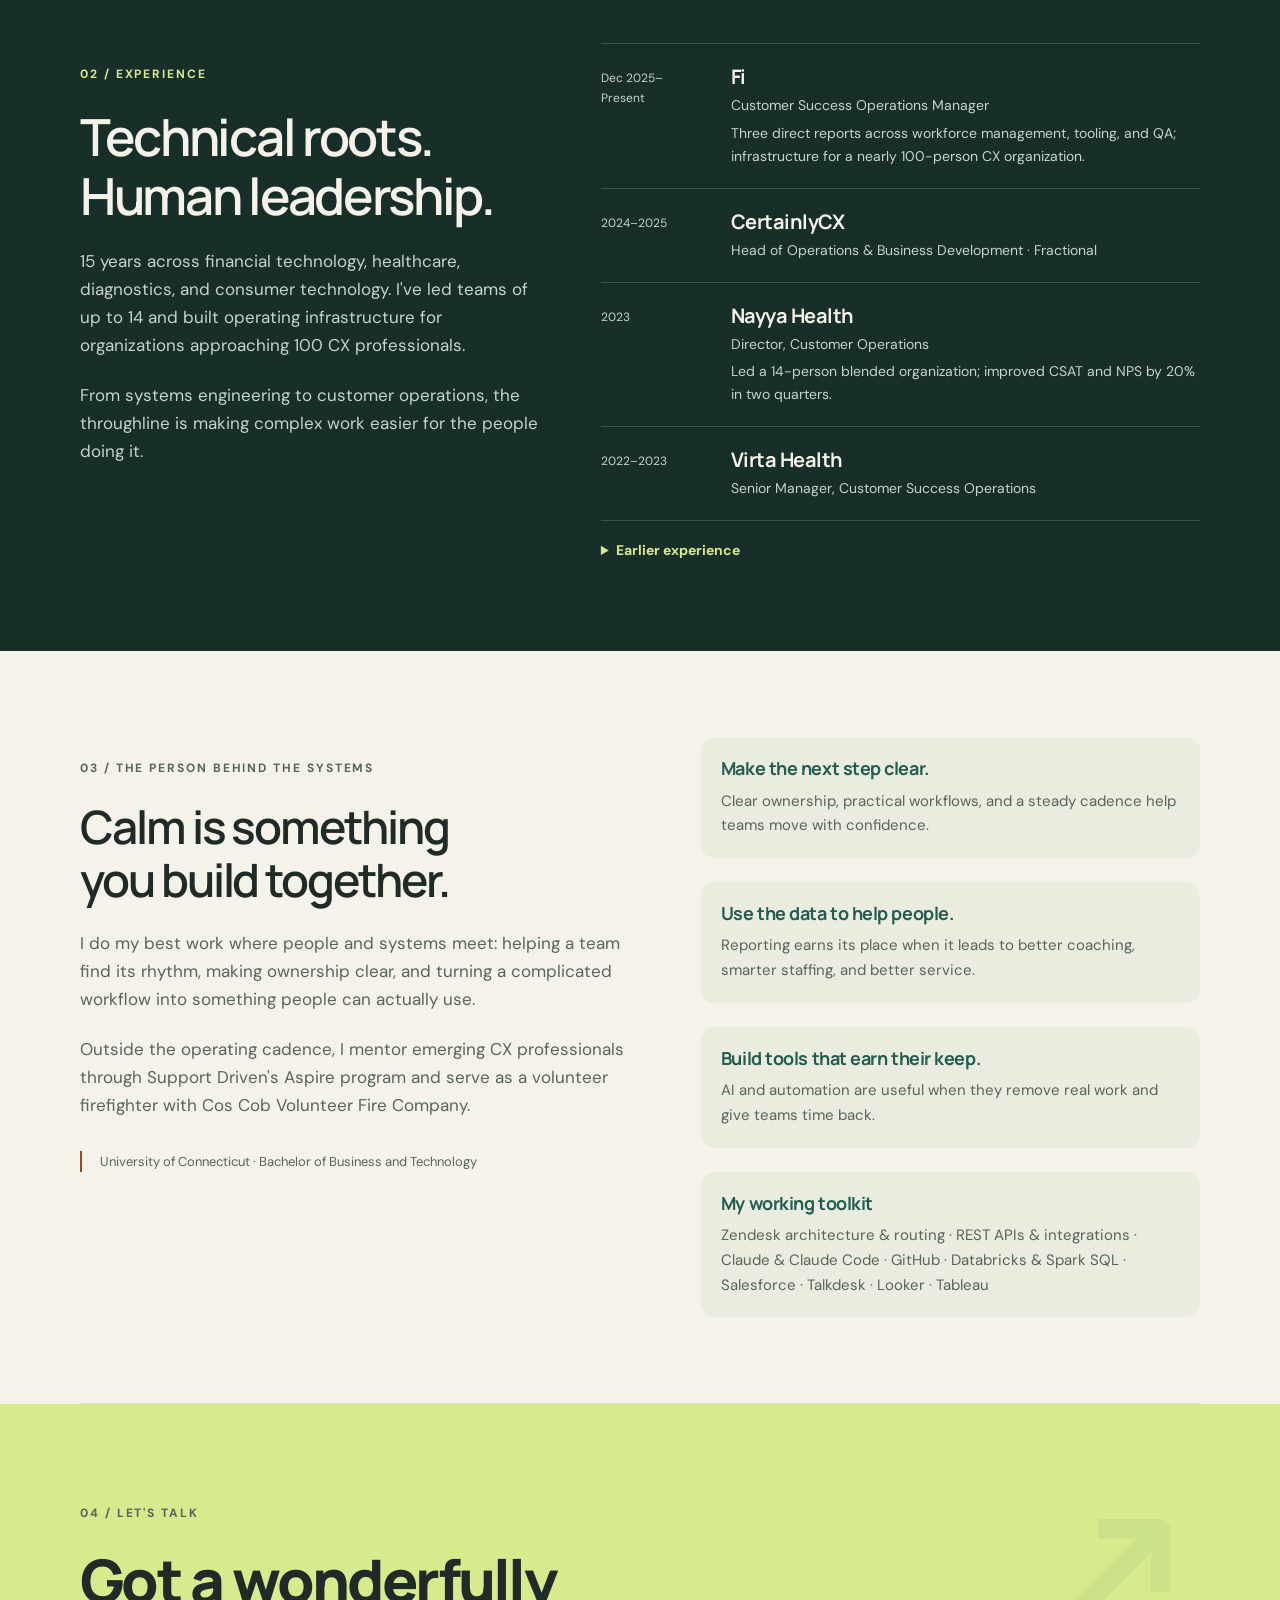
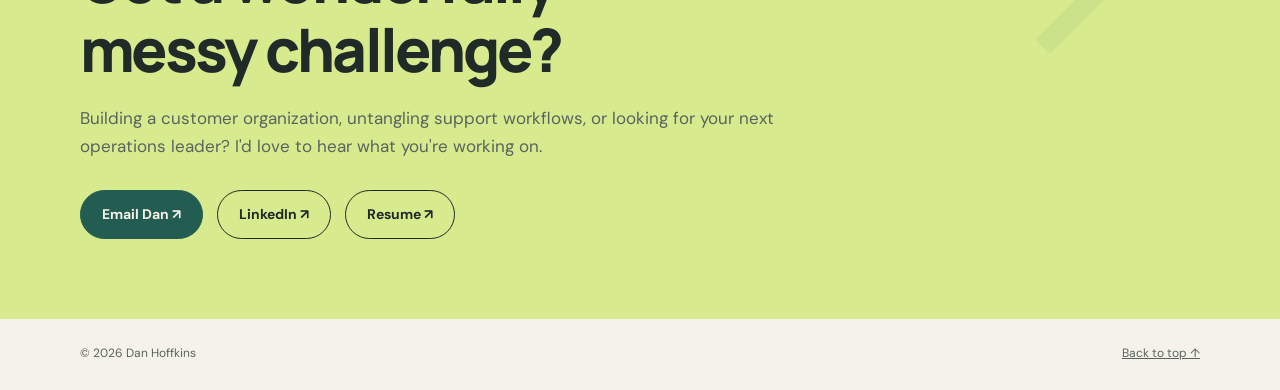
==== commit b923ee61: "Give hero profile a warmer and more prominent introduction" ====
--- a/index.html
+++ b/index.html
@@ -33,13 +33,14 @@
 <p class="eyebrow">People-first leadership. Engineer's mindset.</p>
 <h1>I lead support teams.<br><em>And build what makes them better.</em>
 </h1>
+<div class="hello"><img src="./assets/dan-headshot.jpg" alt="Dan Hoffkins" width="96" height="96">
+<div><strong>Dan Hoffkins</strong><span>CX & Support Operations · Redding, CT</span>
+</div>
+</div>
 <p class="intro">Hey, I'm Dan. I bring people and technology together to make support feel less complicated. I coach teams, untangle workflows, and build tools that give people more time to help customers.</p>
 <div class="actions"><a class="button primary" href="#work">See the results <span aria-hidden="true">↘</span></a><a class="button" href="#contact">Let's talk ↗</a>
 </div>
-<div class="hello"><img src="./assets/dan-headshot.jpg" alt="Dan Hoffkins" width="64" height="64">
-<div><strong>Dan Hoffkins</strong><span>CX & Support Operations · Redding, CT</span>
-</div>
-</div>
+
 </div>
 <aside class="system-board" aria-label="My approach to customer operations">
 <div class="board-label">THE WAY I WORK <span aria-hidden="true">↗</span>
--- a/assets/css/site.css
+++ b/assets/css/site.css
@@ -528,21 +528,34 @@
 background:var(--ink)}
 .hello{
 display:flex;
-gap:14px;
+gap:20px;
 align-items:center;
-margin-top:30px}
+margin-top:32px}
+.hello + .intro{
+margin-top:20px}
 .hello img{
-width:54px;
-height:54px;
+width:96px;
+height:96px;
+flex-shrink:0;
+border:4px solid #fffdf6;
+box-shadow:0 4px 16px #203c2910;
 border-radius:50%;
 object-fit:cover}
 .hello strong,.hello span{
 display:block}
 .hello strong{
-font-size:14px}
+font-family:Manrope,sans-serif;
+font-size:22px;
+letter-spacing:-.03em}
 .hello span{
-font-size:12px;
+font-size:14px;
 color:var(--muted)}
+@media(max-width:600px){
+.hello{gap:16px}
+.hello img{width:80px;height:80px}
+.hello strong{font-size:20px}
+.hello span{font-size:13px}
+}
 
 .system-board{
 background:var(--dark);
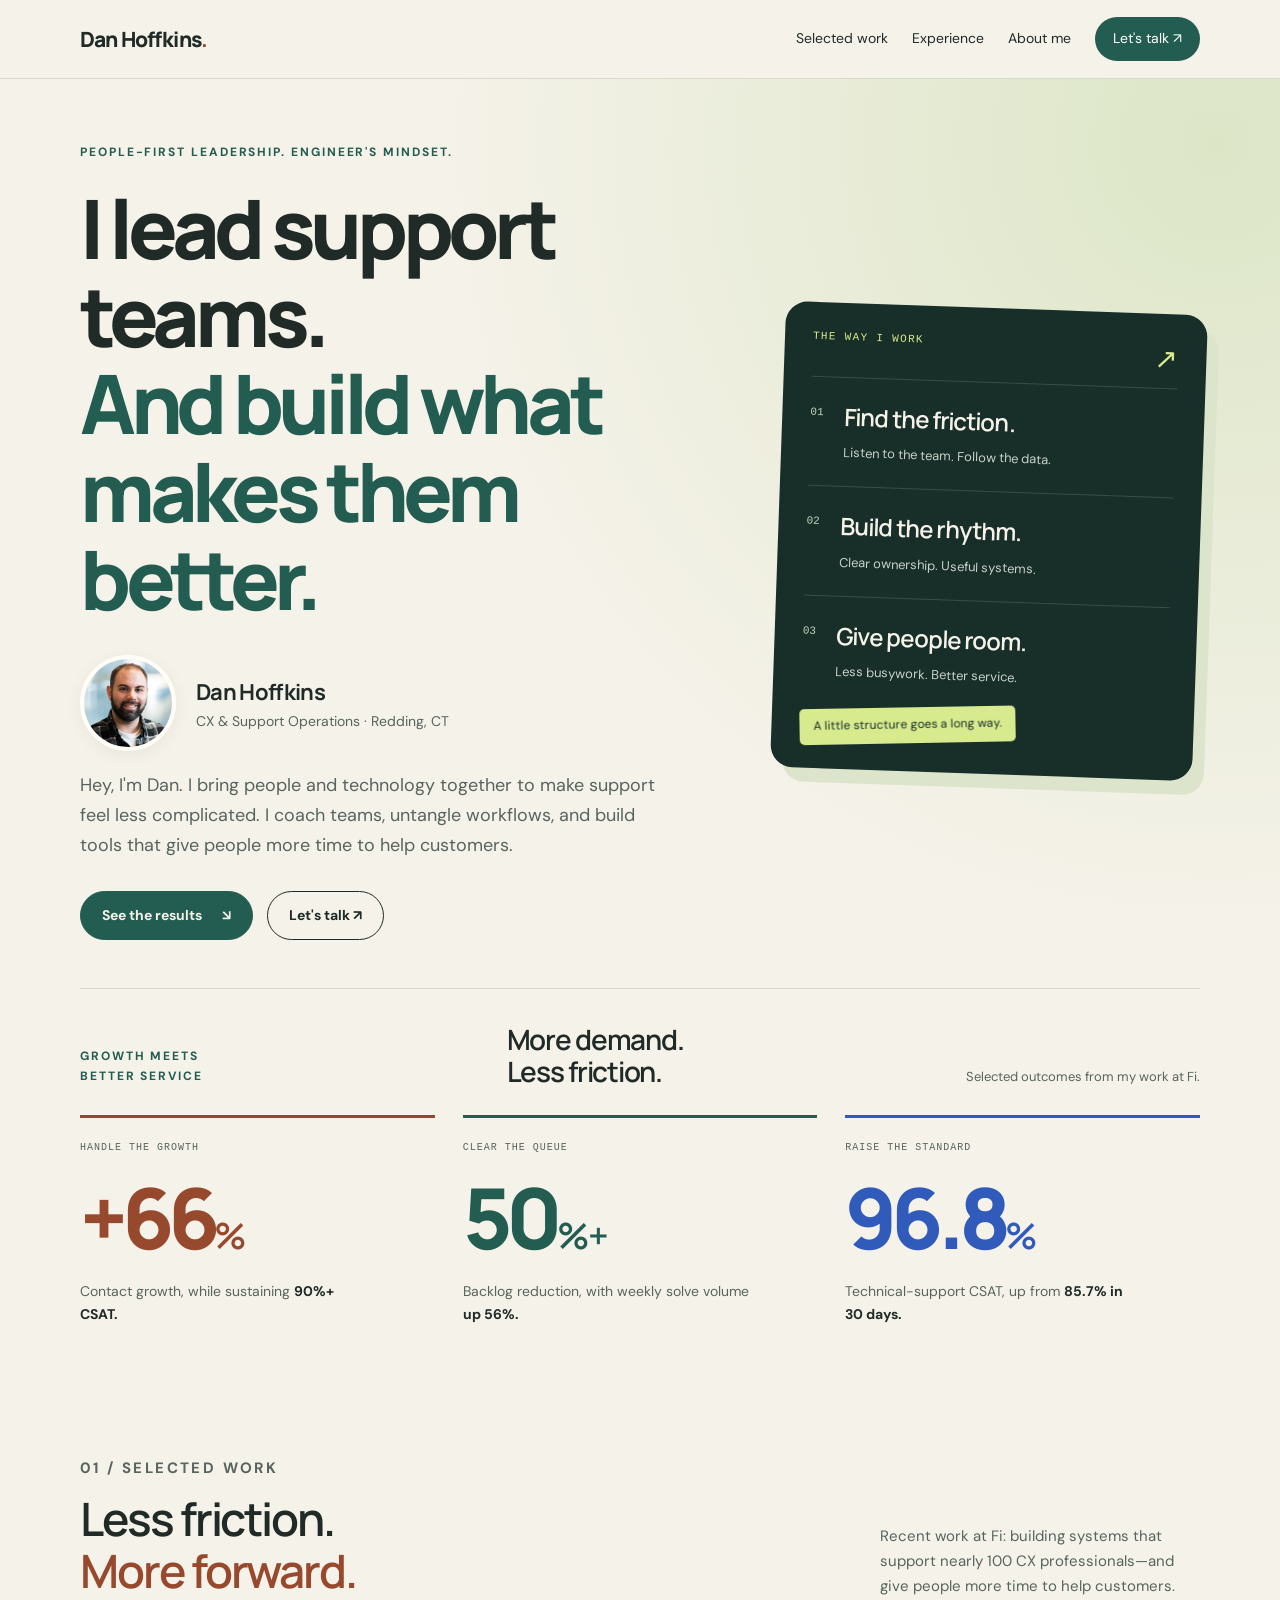
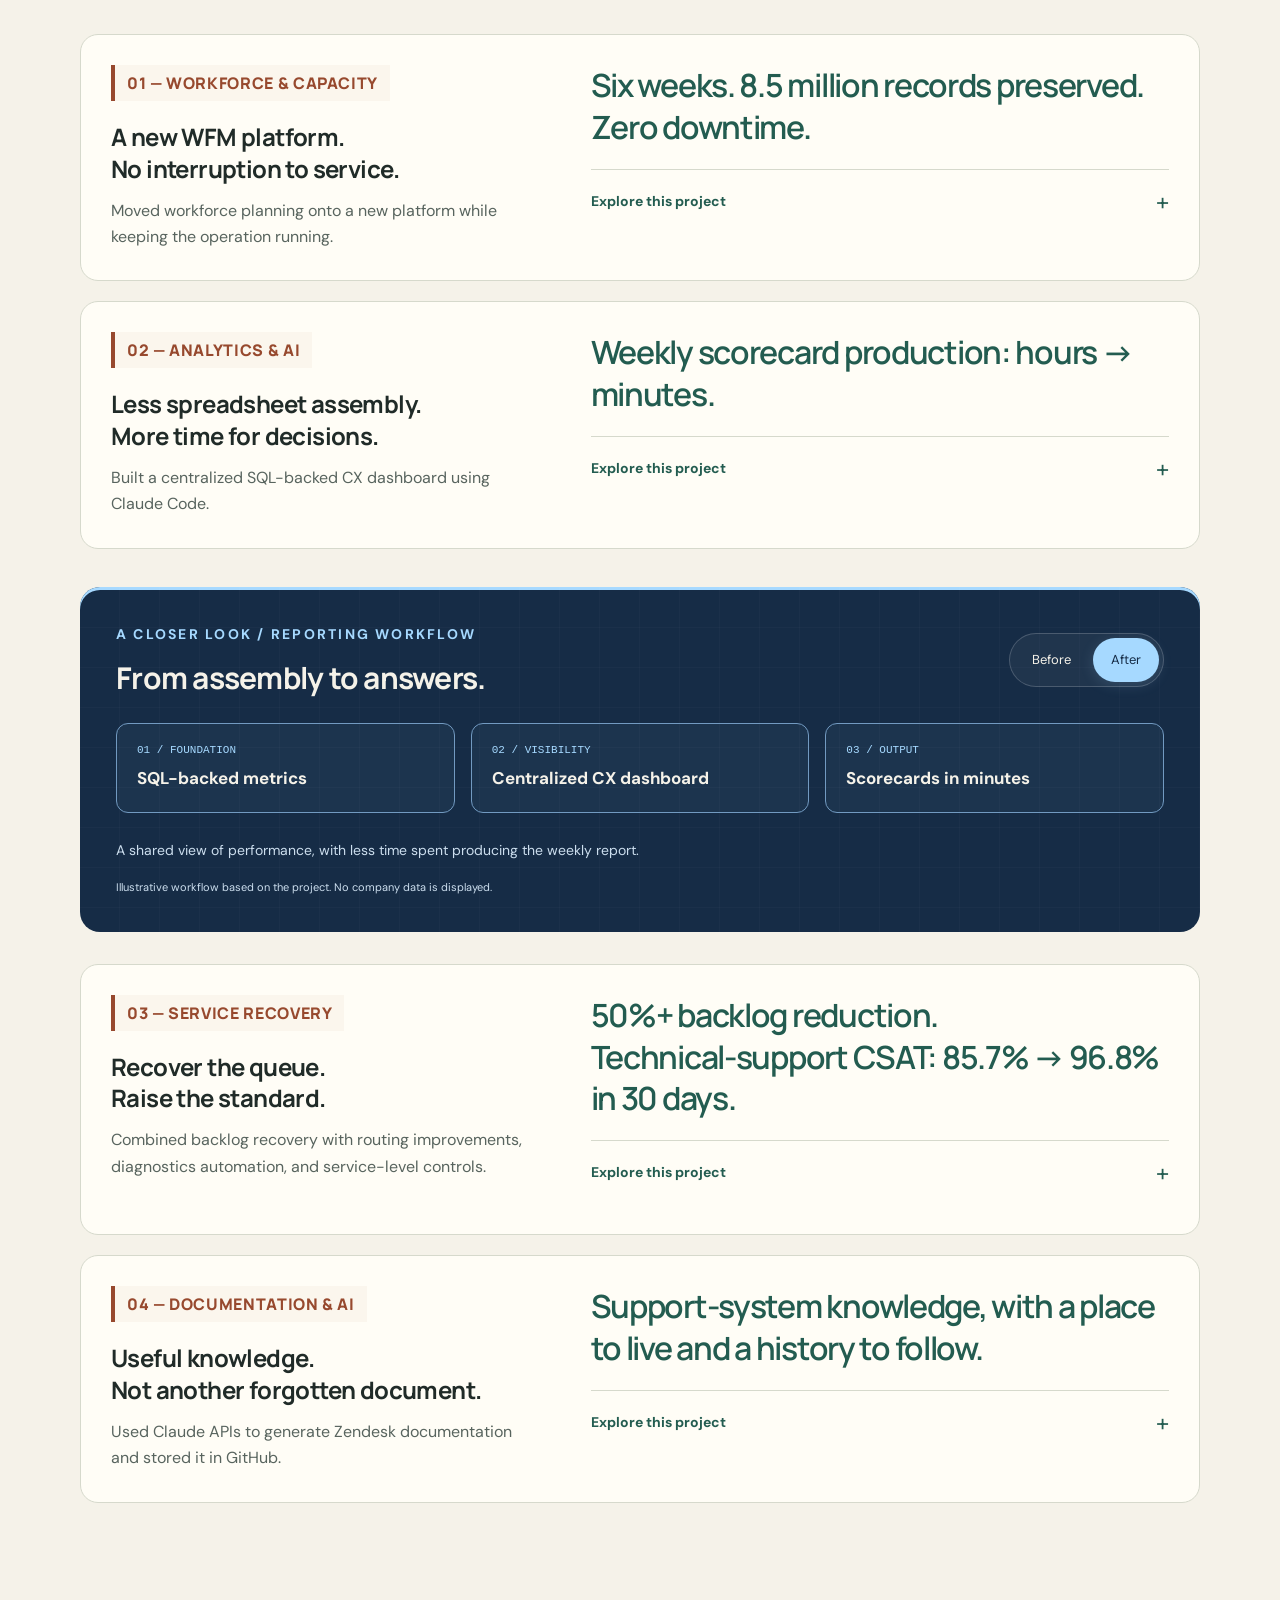
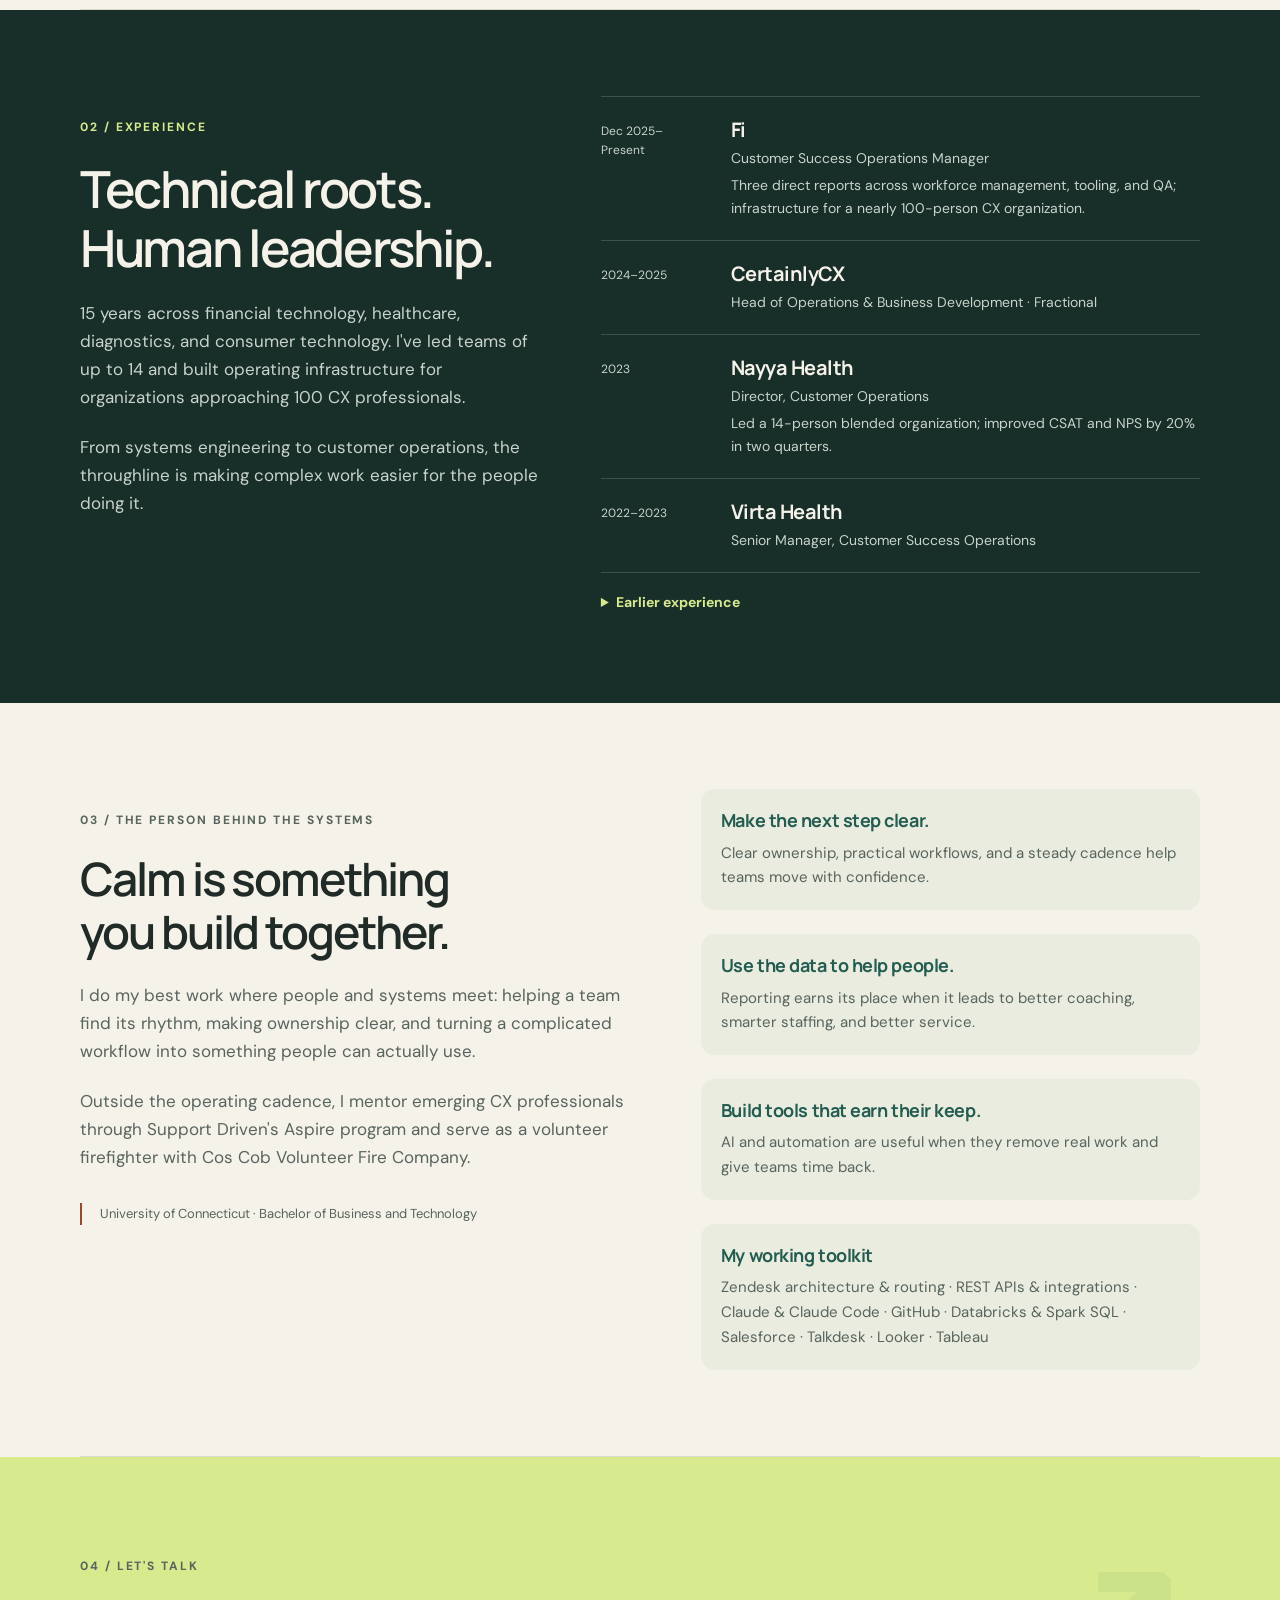
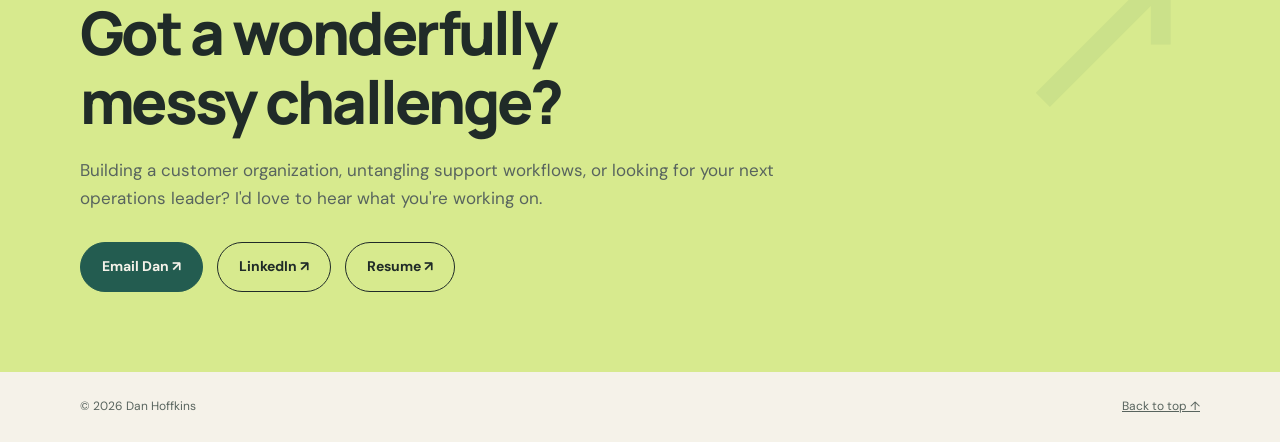
==== commit 476fbd33: "Expand project walkthroughs and strengthen category headings" ====
--- a/index.html
+++ b/index.html
@@ -98,7 +98,19 @@
 <details>
 <summary>Explore this project <span aria-hidden="true">+</span>
 </summary>
-<p>Led the end-to-end migration, preserved historical records, automated scheduling, and introduced forecasting at the workstream level. The result was a stronger foundation for aligning capacity with demand.</p>
+<div class="project-story">
+<h4>The challenge</h4>
+<p>Move workforce planning to a new platform without interrupting service or losing the historical records the operation relied on.</p>
+<h4>My approach</h4>
+<p>I led the end-to-end migration, preserved 8.5 million historical records, automated scheduling, and introduced forecasts at the workstream level. The work brought platform change and day-to-day capacity planning together.</p>
+<ol class="api-flow" aria-label="Workforce project focus areas">
+<li><strong>Preserve the history</strong><span>Keep historical records available through the migration.</span></li>
+<li><strong>Keep service running</strong><span>Complete the platform transition without operational downtime.</span></li>
+<li><strong>Plan for demand</strong><span>Automate scheduling and forecast by workstream.</span></li>
+</ol>
+<h4>What changed</h4>
+<p>The migration was completed in six weeks with zero operational downtime. Automated scheduling and workstream forecasts provided a stronger foundation for aligning capacity with demand.</p>
+</div>
 </details>
 </div>
 </article>
@@ -113,7 +125,20 @@
 <details>
 <summary>Explore this project <span aria-hidden="true">+</span>
 </summary>
-<p>Brought CSAT, productivity, handle time, and service metrics into one SQL-backed view, then added detailed metrics from an internal QA evaluation service. I used Claude Code to build around the team's reporting needs—not a dashboard for its own sake, but a shared starting point for coaching and decisions.</p>
+<div class="project-story">
+<h4>The challenge</h4>
+<p>Weekly scorecards took hours to assemble. The opportunity was to spend less time producing the report and more time understanding performance.</p>
+<h4>My approach</h4>
+<p>I used Claude Code to build a SQL-backed CX dashboard that brought CSAT, productivity, handle time, and service metrics into one place. I also added detailed metrics from an internal QA evaluation service.</p>
+<ol class="api-flow" aria-label="Analytics project components">
+<li><strong>Performance metrics</strong><span>CSAT, productivity, handle time, and service measures.</span></li>
+<li><strong>Quality context</strong><span>Detailed metrics from the internal QA evaluation service.</span></li>
+<li><strong>A shared view</strong><span>A centralized dashboard and faster weekly scorecard production.</span></li>
+</ol>
+<h4>What changed</h4>
+<p>Scorecard production moved from hours to minutes. The dashboard brought service performance and quality metrics into a shared view for the team.</p>
+<p class="story-note">Conceptual overview of the project's components. No internal queries, endpoints, or company data are shown.</p>
+</div>
 </details>
 </div>
 </article>
@@ -150,7 +175,25 @@
 <details>
 <summary>Explore this project <span aria-hidden="true">+</span>
 </summary>
-<p>The backlog recovery increased weekly solve volume by 56% and solves per hour from 1.4 to 2.26. Technical-support improvements also achieved 92% of callbacks within 60 minutes.</p>
+<div class="project-story">
+<h4>The challenge</h4>
+<p>Reduce the backlog while improving technical-support service—not simply moving more tickets through the queue.</p>
+<h4>My approach</h4>
+<p>The work combined backlog recovery with skill-based Zendesk routing, AI ticket classification, diagnostics automation, and service-level controls. These addressed different parts of the operation: ticket assignment, troubleshooting, and timely follow-up.</p>
+<ol class="api-flow" aria-label="Service recovery focus areas">
+<li><strong>Route the work</strong><span>Skill-based routing and AI-assisted ticket classification.</span></li>
+<li><strong>Support troubleshooting</strong><span>Diagnostics automation alongside queue recovery.</span></li>
+<li><strong>Follow through</strong><span>Service-level controls and callback performance.</span></li>
+</ol>
+<h4>What changed</h4>
+<ul class="story-results">
+<li>Backlog reduced by more than 50%; weekly solve volume increased by 56%.</li>
+<li>Solves per hour rose from 1.4 to 2.26.</li>
+<li>Technical-support CSAT rose from 85.7% to 96.8% in 30 days.</li>
+<li>92% of callbacks were completed within 60 minutes.</li>
+</ul>
+<p class="story-note">Queue recovery and technical-support improvements are related initiatives, not a controlled experiment attributing every result to one change.</p>
+</div>
 </details>
 </div>
 </article>
@@ -167,6 +210,34 @@
 </summary>
 <p>Built an AI-assisted documentation workflow around Zendesk, with GitHub as the repository for support-system reference material. The value is practical: capturing how the system works in a form the team can maintain and refer back to.</p>
 <p class="project-path">Claude APIs → Zendesk documentation → GitHub</p>
+<div class="api-walkthrough">
+<h4>Inside an API-assisted workflow</h4>
+<p class="api-disclaimer">Conceptual example using fictional data—not production code, a live API call, or company documentation.</p>
+<ol class="api-flow" aria-label="Illustrative integration architecture">
+<li><strong>Prepare</strong><span>Select relevant system configuration and remove sensitive fields.</span></li>
+<li><strong>Generate</strong><span>Send scoped context to Claude to draft a reference document.</span></li>
+<li><strong>Review</strong><span>Check the draft against the source before storing it in GitHub.</span></li>
+</ol>
+<div class="api-example">
+<h4>Illustrative request payload</h4>
+<pre><code>{
+  "task": "draft_support_reference",
+  "source": {
+    "rule": "Device setup questions",
+    "category": "setup",
+    "destination": "Technical support"
+  },
+  "instructions": "Explain the rule using only supplied facts."
+}</code></pre>
+<h4>Illustrative draft response</h4>
+<pre><code>{
+  "title": "Device setup routing",
+  "summary": "Setup questions route to Technical support.",
+  "status": "draft_for_review"
+}</code></pre>
+</div>
+<p><strong>What makes an integration dependable?</strong> Validate inputs and outputs, handle rate limits and failed requests, keep credentials server-side, and review generated documentation before publishing. These are design considerations—not claims about this project's implementation.</p>
+</div>
 </details>
 </div>
 </article>
--- a/assets/css/site.css
+++ b/assets/css/site.css
@@ -931,3 +931,68 @@
   font-family: monospace;
   color: var(--teal);
 }
+
+.api-walkthrough { margin-top:24px; border-top:1px solid var(--line); padding-top:24px; min-width:0; }
+.api-walkthrough h4 { margin:0; font-family:Manrope,sans-serif; font-size:18px; }
+.api-walkthrough .api-disclaimer { font-size:13px; }
+.api-flow { list-style:none; padding:0; margin:20px 0; display:grid; gap:12px; }
+.api-flow li { border-left:3px solid var(--teal); padding:8px 14px; background:#e9ecdf; }
+.api-flow strong, .api-flow span { display:block; }
+.api-flow span { font-size:15px; color:var(--muted); }
+.case > div { min-width:0; }
+.api-example pre { max-width:100%; overflow-x:auto; padding:18px; border-radius:12px; background:var(--dark); color:var(--paper); font:13px/1.6 monospace; }
+
+/* Give phone layouts their own readable scale and generous touch targets. */
+@media (max-width:600px) {
+  body { font-size:18px; }
+  .hero .eyebrow { font-size:12px; }
+  .intro { font-size:20px; line-height:1.65; }
+  .hello { gap:18px; }
+  .hello img { width:96px; height:96px; }
+  .hello strong { font-size:24px; line-height:1.3; }
+  .hello span { font-size:15px; margin-top:6px; }
+  .hello > div { min-width:0; }
+  .actions { gap:12px; }
+  .actions .button { width:100%; min-height:56px; font-size:17px; }
+  .menu-toggle, .nav nav a { font-size:18px; min-height:48px; }
+  .case, .case:last-child { padding:20px; }
+  .case p, .section-head p, .principles p, .role p { font-size:17px; }
+  .case summary, .roles summary { font-size:17px; min-height:52px; }
+  .role { grid-template-columns:1fr; gap:8px; }
+  .role time { font-size:14px; padding-top:0; }
+  .role time br { display:none; }
+  .board-step p, .board-note, .tools { font-size:15px; }
+  .lab { padding:20px; }
+  .lab p { font-size:17px; }
+  .lab .note, .node small, .case .index { font-size:12px; }
+  .switch { width:100%; }
+  .switch button { flex:1; min-height:48px; font-size:17px; }
+  .lab-head, .lab-head > div { width:100%; }
+  footer { font-size:14px; }
+  footer a { display:inline-flex; align-items:center; min-height:44px; }
+  .project-path { overflow-wrap:anywhere; }
+}
+
+/* Category labels anchor each card before its headline and outcome. */
+.case .index {
+  display:inline-block;
+  font-family:Manrope,sans-serif;
+  font-size:16px;
+  font-weight:800;
+  line-height:1.5;
+  letter-spacing:.04em;
+  color:var(--copper);
+  border-left:4px solid var(--copper);
+  padding:6px 12px;
+  margin-bottom:20px;
+  background:#97492e0a;
+}
+.project-story { margin-top:20px; }
+.project-story h4 { font:700 18px/1.4 Manrope,sans-serif; margin:24px 0 0; }
+.story-results { padding-left:22px; color:var(--muted); font-size:16px; }
+.story-results li { margin:10px 0; }
+.case .story-note { font-size:13px; }
+@media (max-width:600px) {
+  .case .index { font-size:15px; }
+  .story-results { font-size:17px; }
+}
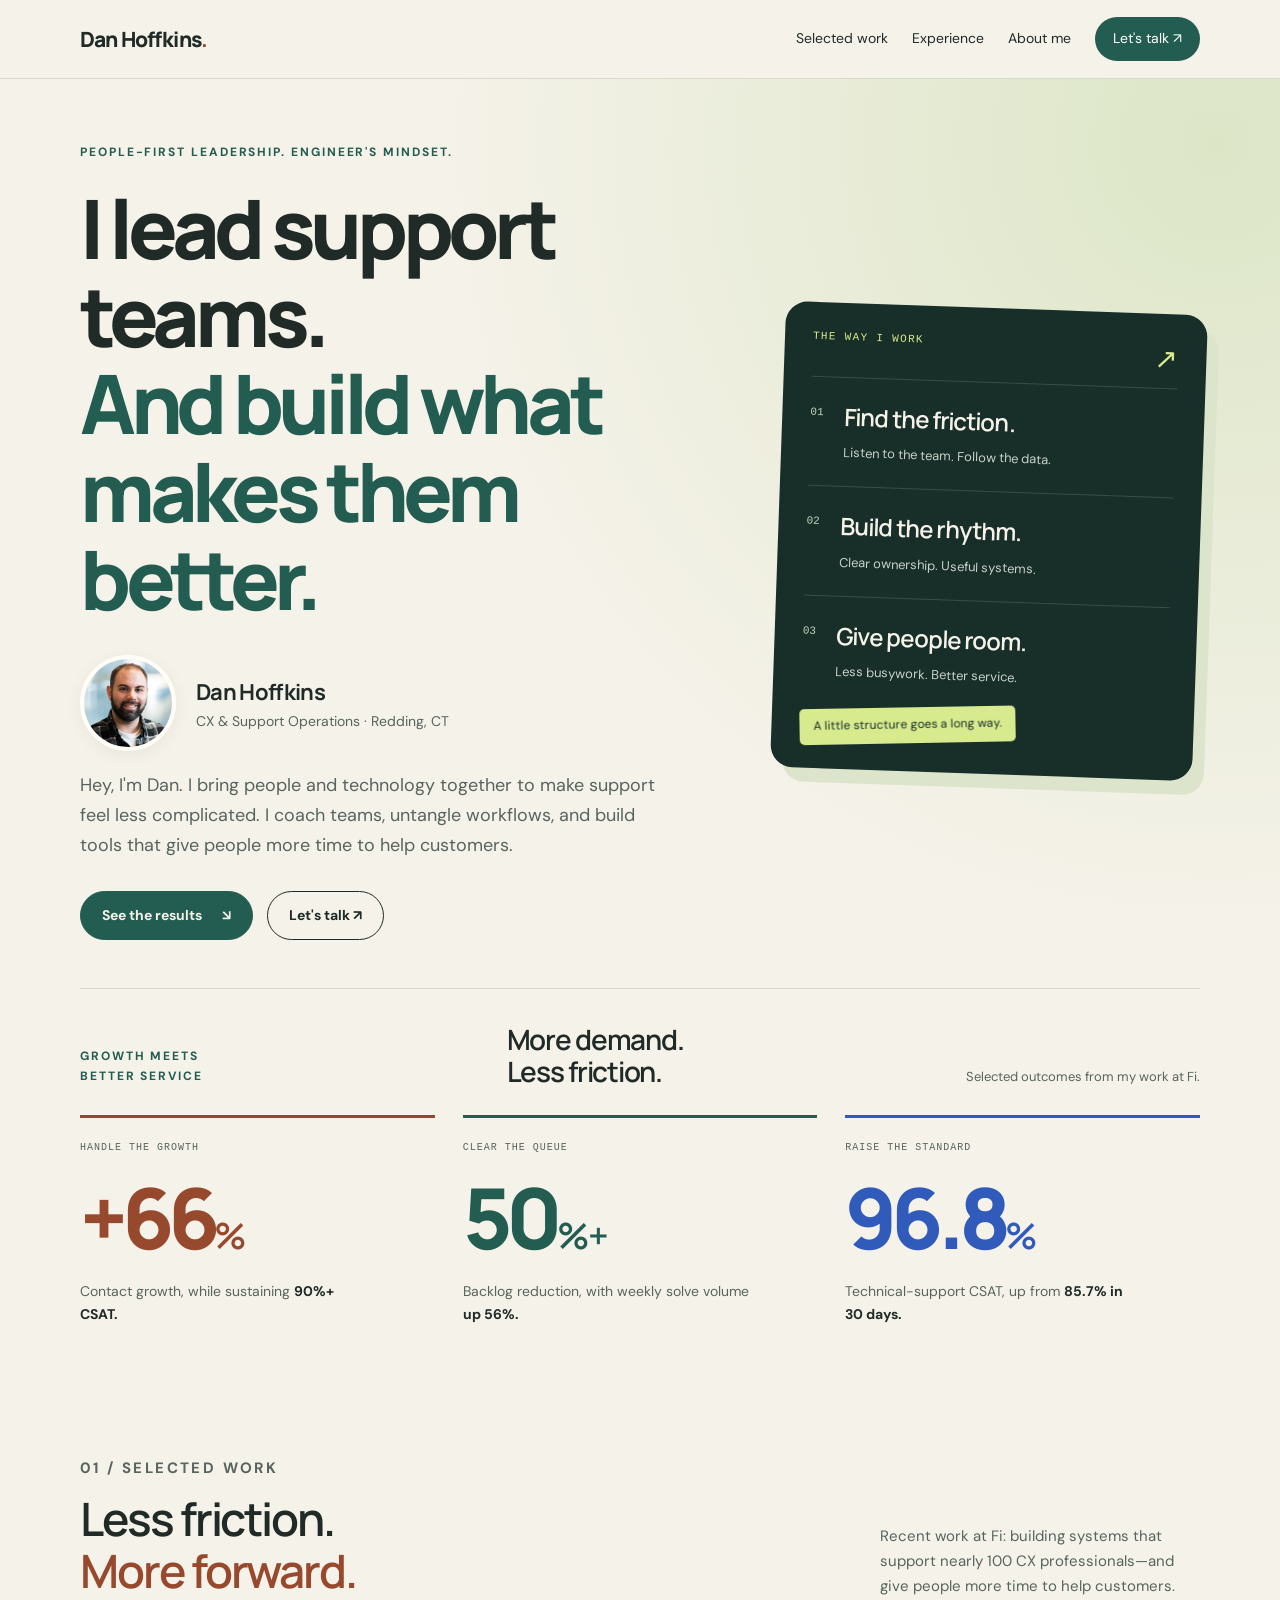
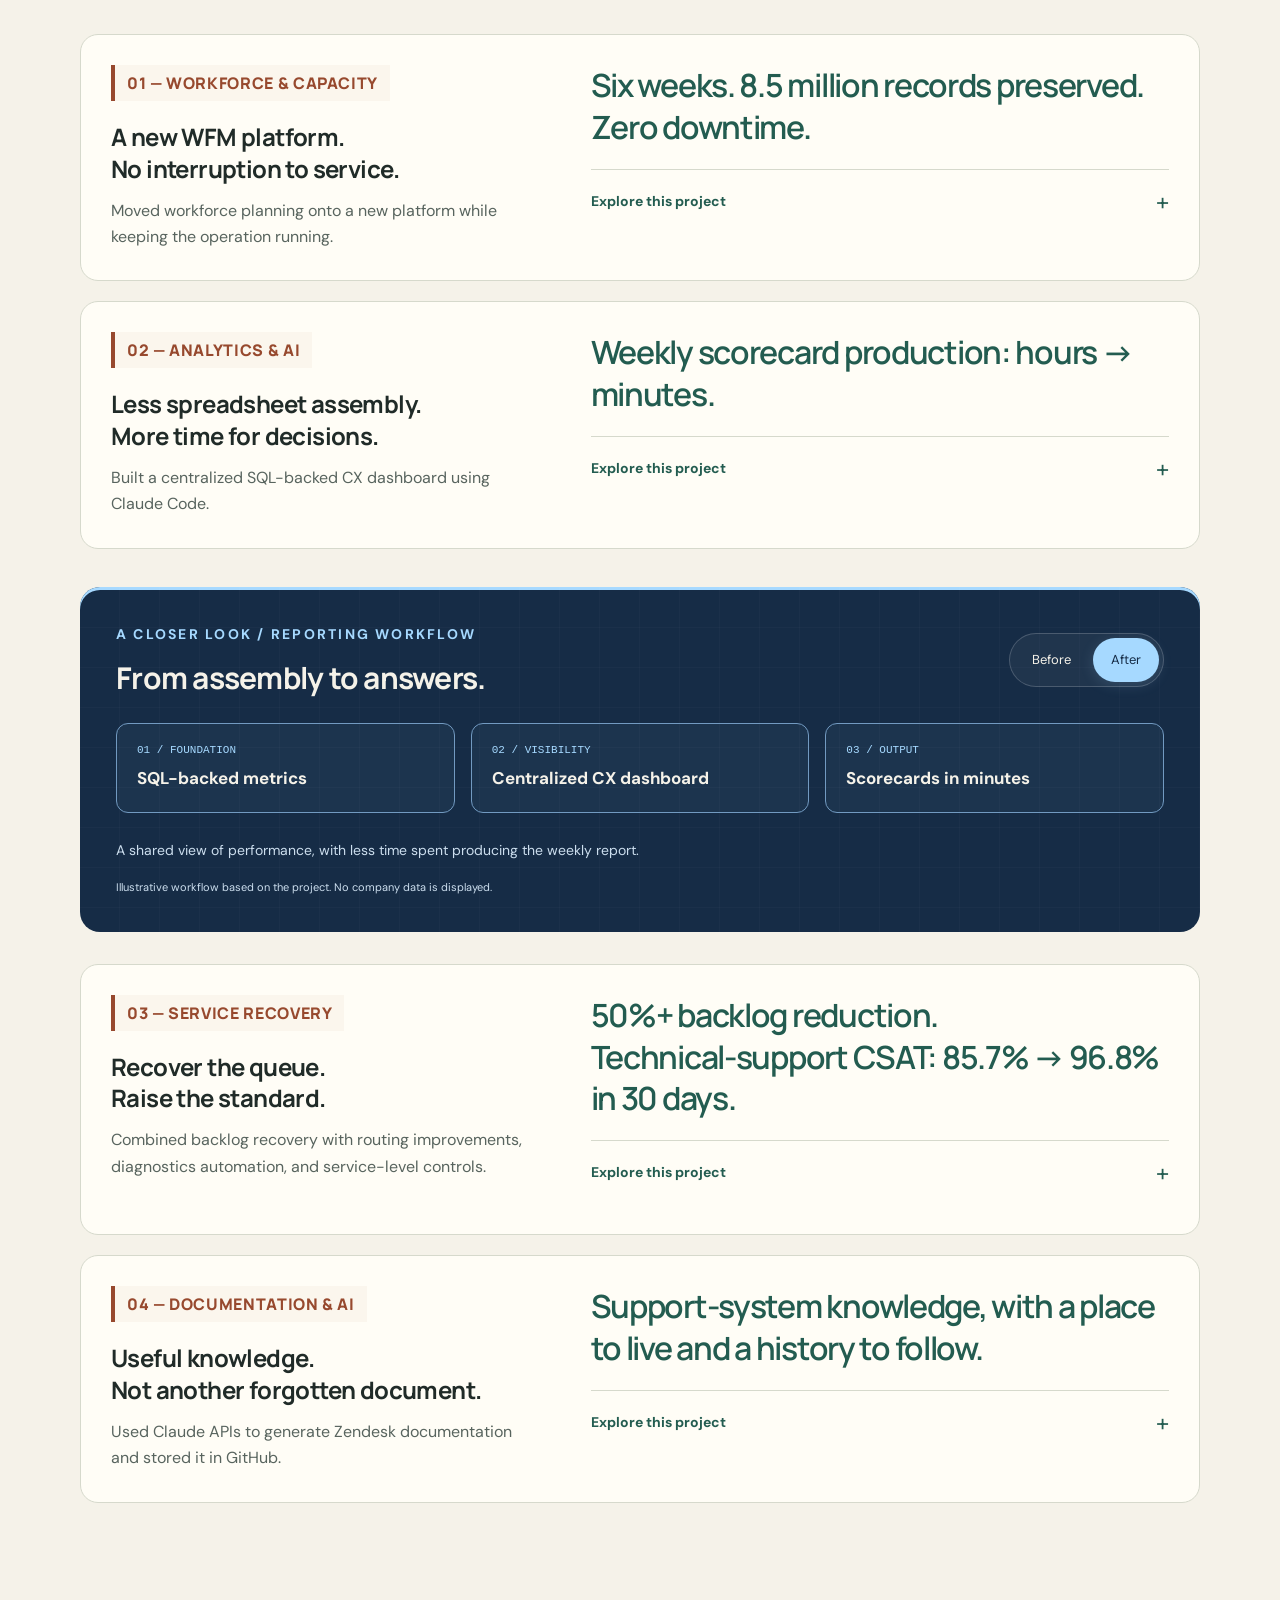
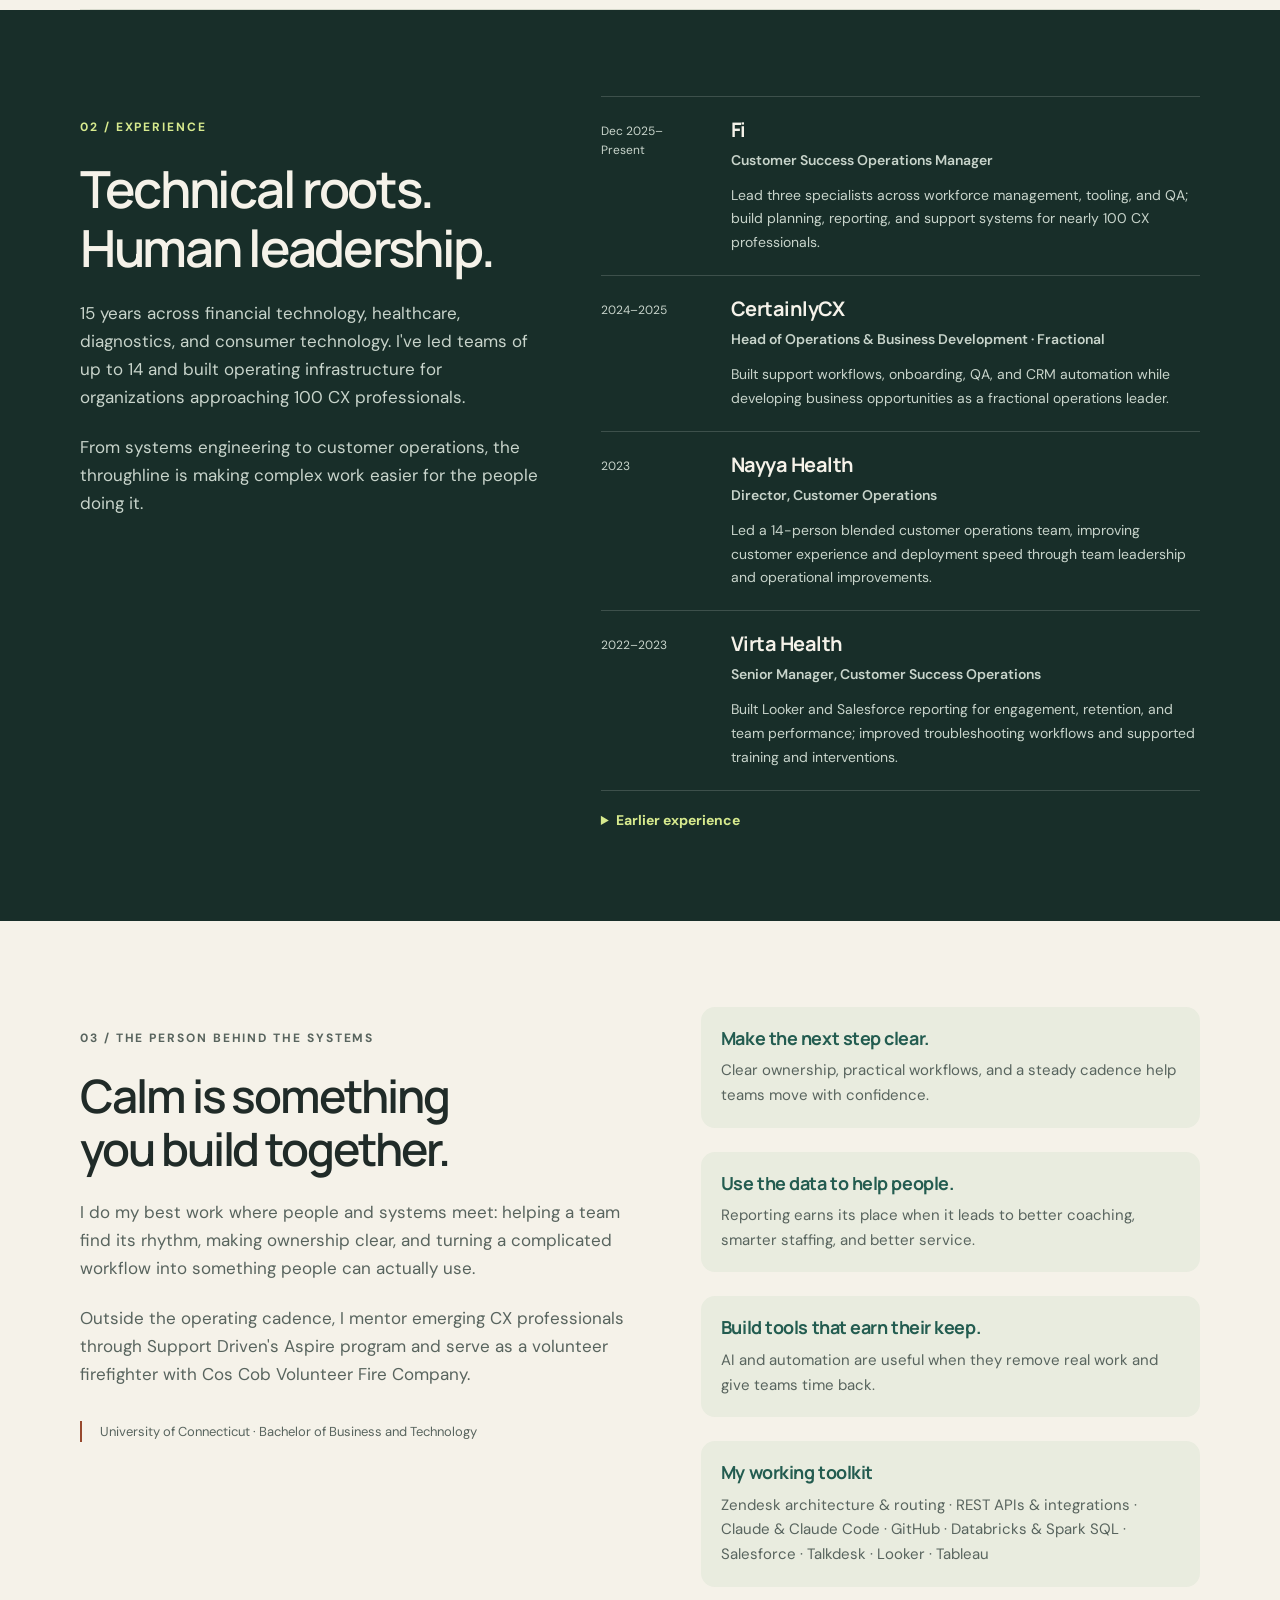
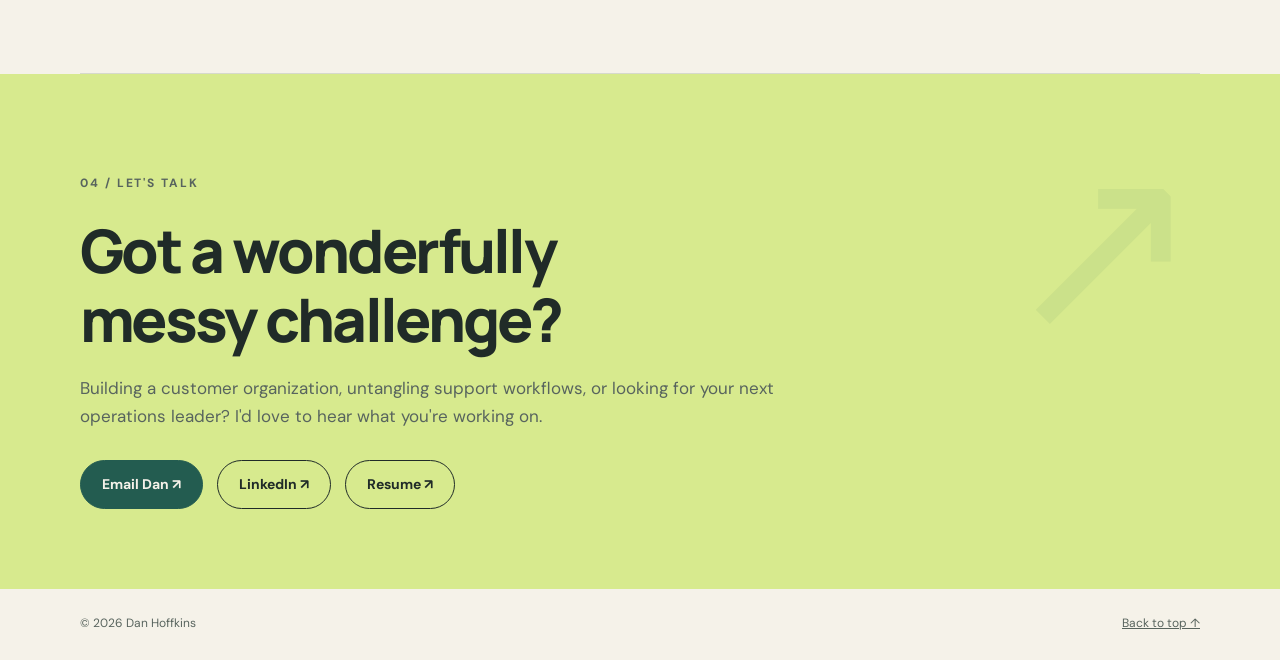
==== commit e0b4a860: "Balance experience entries with consistent responsibility summaries" ====
--- a/index.html
+++ b/index.html
@@ -256,30 +256,32 @@
 <time>Dec 2025–<br>Present</time>
 <div>
 <h3>Fi</h3>
-<p>Customer Success Operations Manager</p>
-<p>Three direct reports across workforce management, tooling, and QA; infrastructure for a nearly 100-person CX organization.</p>
+<p class="role-title">Customer Success Operations Manager</p>
+<p class="role-summary">Lead three specialists across workforce management, tooling, and QA; build planning, reporting, and support systems for nearly 100 CX professionals.</p>
 </div>
 </div>
 <div class="role">
 <time>2024–2025</time>
 <div>
 <h3>CertainlyCX</h3>
-<p>Head of Operations & Business Development · Fractional</p>
+<p class="role-title">Head of Operations & Business Development · Fractional</p>
+<p class="role-summary">Built support workflows, onboarding, QA, and CRM automation while developing business opportunities as a fractional operations leader.</p>
 </div>
 </div>
 <div class="role">
 <time>2023</time>
 <div>
 <h3>Nayya Health</h3>
-<p>Director, Customer Operations</p>
-<p>Led a 14-person blended organization; improved CSAT and NPS by 20% in two quarters.</p>
+<p class="role-title">Director, Customer Operations</p>
+<p class="role-summary">Led a 14-person blended customer operations team, improving customer experience and deployment speed through team leadership and operational improvements.</p>
 </div>
 </div>
 <div class="role">
 <time>2022–2023</time>
 <div>
 <h3>Virta Health</h3>
-<p>Senior Manager, Customer Success Operations</p>
+<p class="role-title">Senior Manager, Customer Success Operations</p>
+<p class="role-summary">Built Looker and Salesforce reporting for engagement, retention, and team performance; improved troubleshooting workflows and supported training and interventions.</p>
 </div>
 </div>
 <details>
@@ -288,25 +290,24 @@
 <time>2018–2022</time>
 <div>
 <h3>Sema4</h3>
-<p>Manager, Client Services → Associate Director, Customer & Business Operations</p>
-<p>Launched an oncology support team and supported 25+ enterprise launches. Authored patient, provider, and sample-logistics policies with Legal, Compliance, and lab QA; trained support, lab, and field sales teams.</p>
-<p>Managed controlled documentation in SharePoint and MasterControl, including approvals, version histories, access, and archival.</p>
+<p class="role-title">Manager, Client Services → Associate Director, Customer & Business Operations</p>
+<p class="role-summary">Built oncology support and enterprise launch readiness; partnered with Legal, Compliance, and lab QA on policies, training, and controlled documentation.</p>
 </div>
 </div>
 <div class="role">
 <time>2017–2018</time>
 <div>
 <h3>Flatiron Health</h3>
-<p>Director, Support & Customer Operations</p>
-<p>24/7 incident response; reduced urgent-ticket resolution time by 80%.</p>
+<p class="role-title">Director, Support & Customer Operations</p>
+<p class="role-summary">Led support operations and 24/7 incident response for oncology EHR and clinical research, with SOPs and dashboards to improve urgent resolution.</p>
 </div>
 </div>
 <div class="role">
 <time>2011–2017</time>
 <div>
 <h3>FactSet</h3>
-<p>Systems Engineer → Associate Director, Platform QA</p>
-<p>Enterprise technical solutions, platform quality, and release operations.</p>
+<p class="role-title">Systems Engineer → Associate Director, Platform QA</p>
+<p class="role-summary">Delivered enterprise technical solutions, supported releases, and led platform QA to strengthen reliability for financial-data customers.</p>
 </div>
 </div>
 </details>
--- a/assets/css/site.css
+++ b/assets/css/site.css
@@ -992,6 +992,8 @@
 .story-results { padding-left:22px; color:var(--muted); font-size:16px; }
 .story-results li { margin:10px 0; }
 .case .story-note { font-size:13px; }
+.roles .role-title { font-weight:600; margin-top:6px; }
+.roles .role-summary { margin-top:12px; max-width:54ch; line-height:1.7; }
 @media (max-width:600px) {
   .case .index { font-size:15px; }
   .story-results { font-size:17px; }
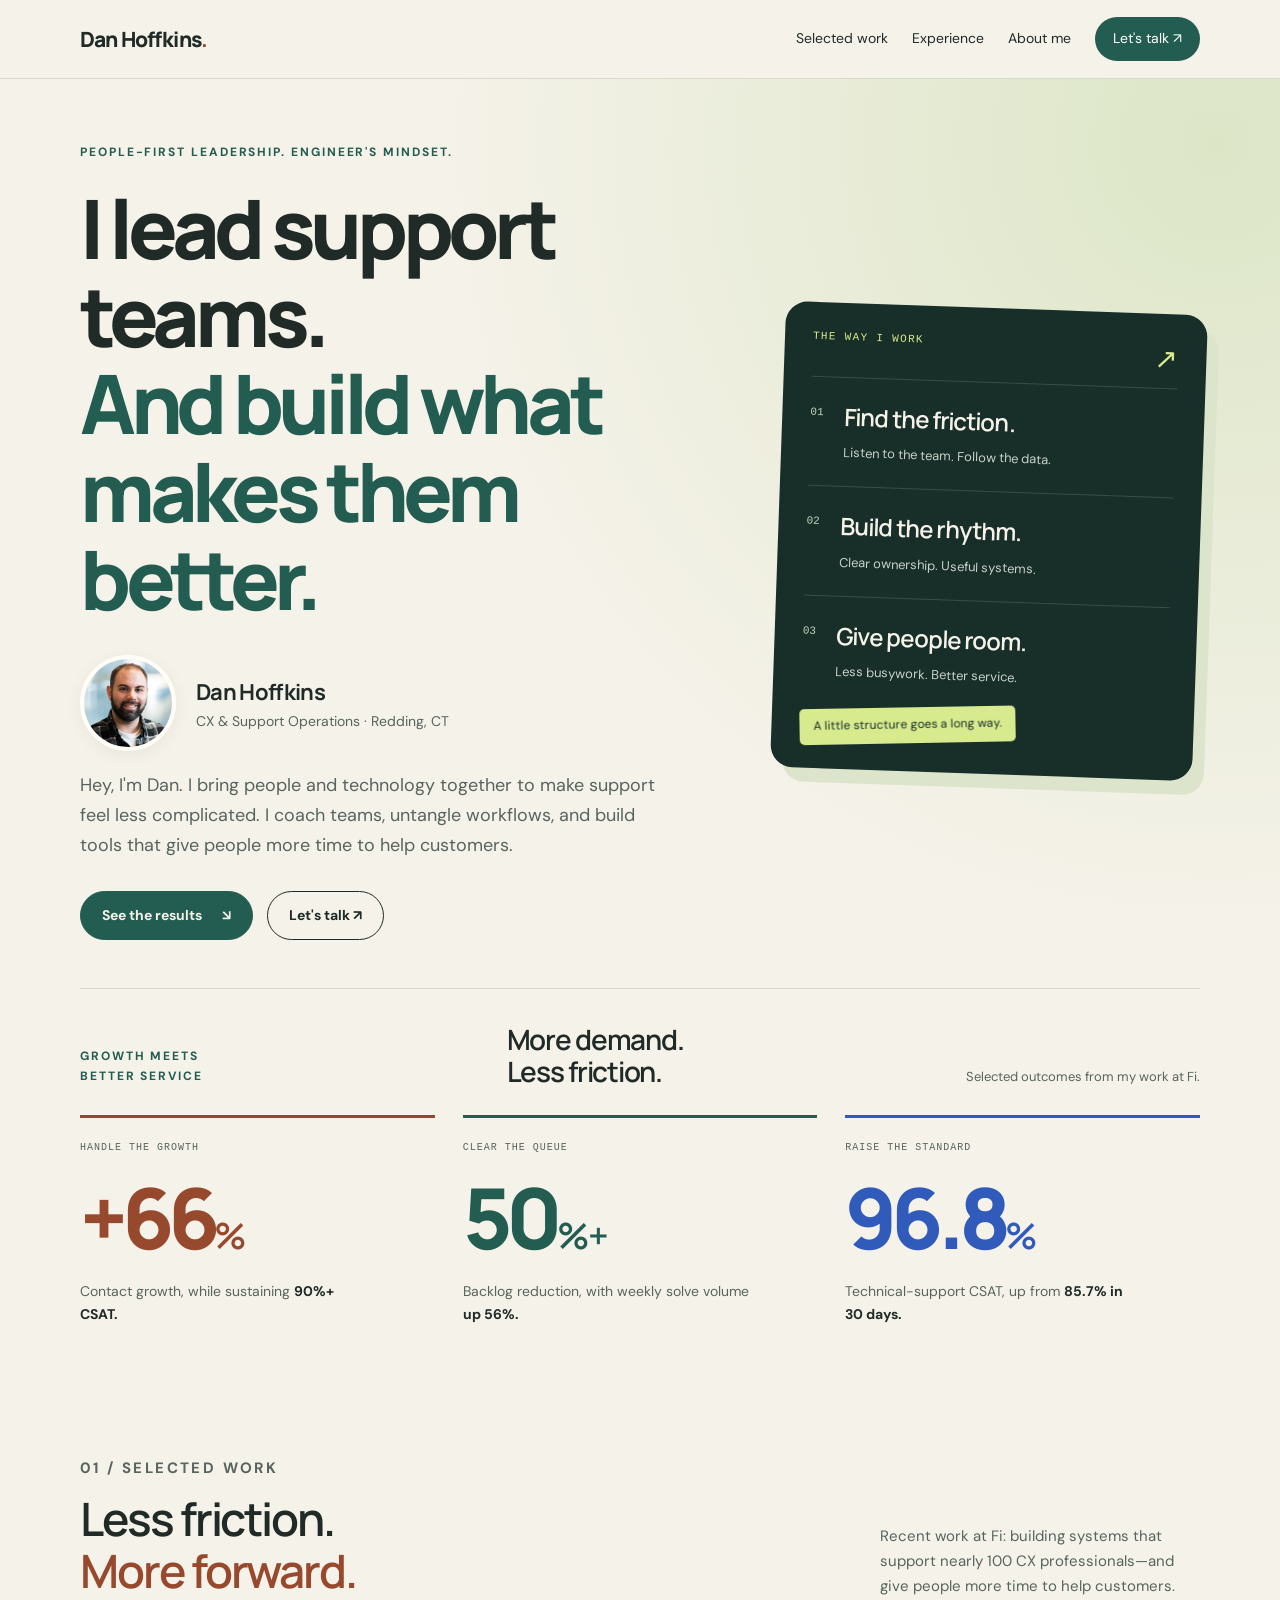
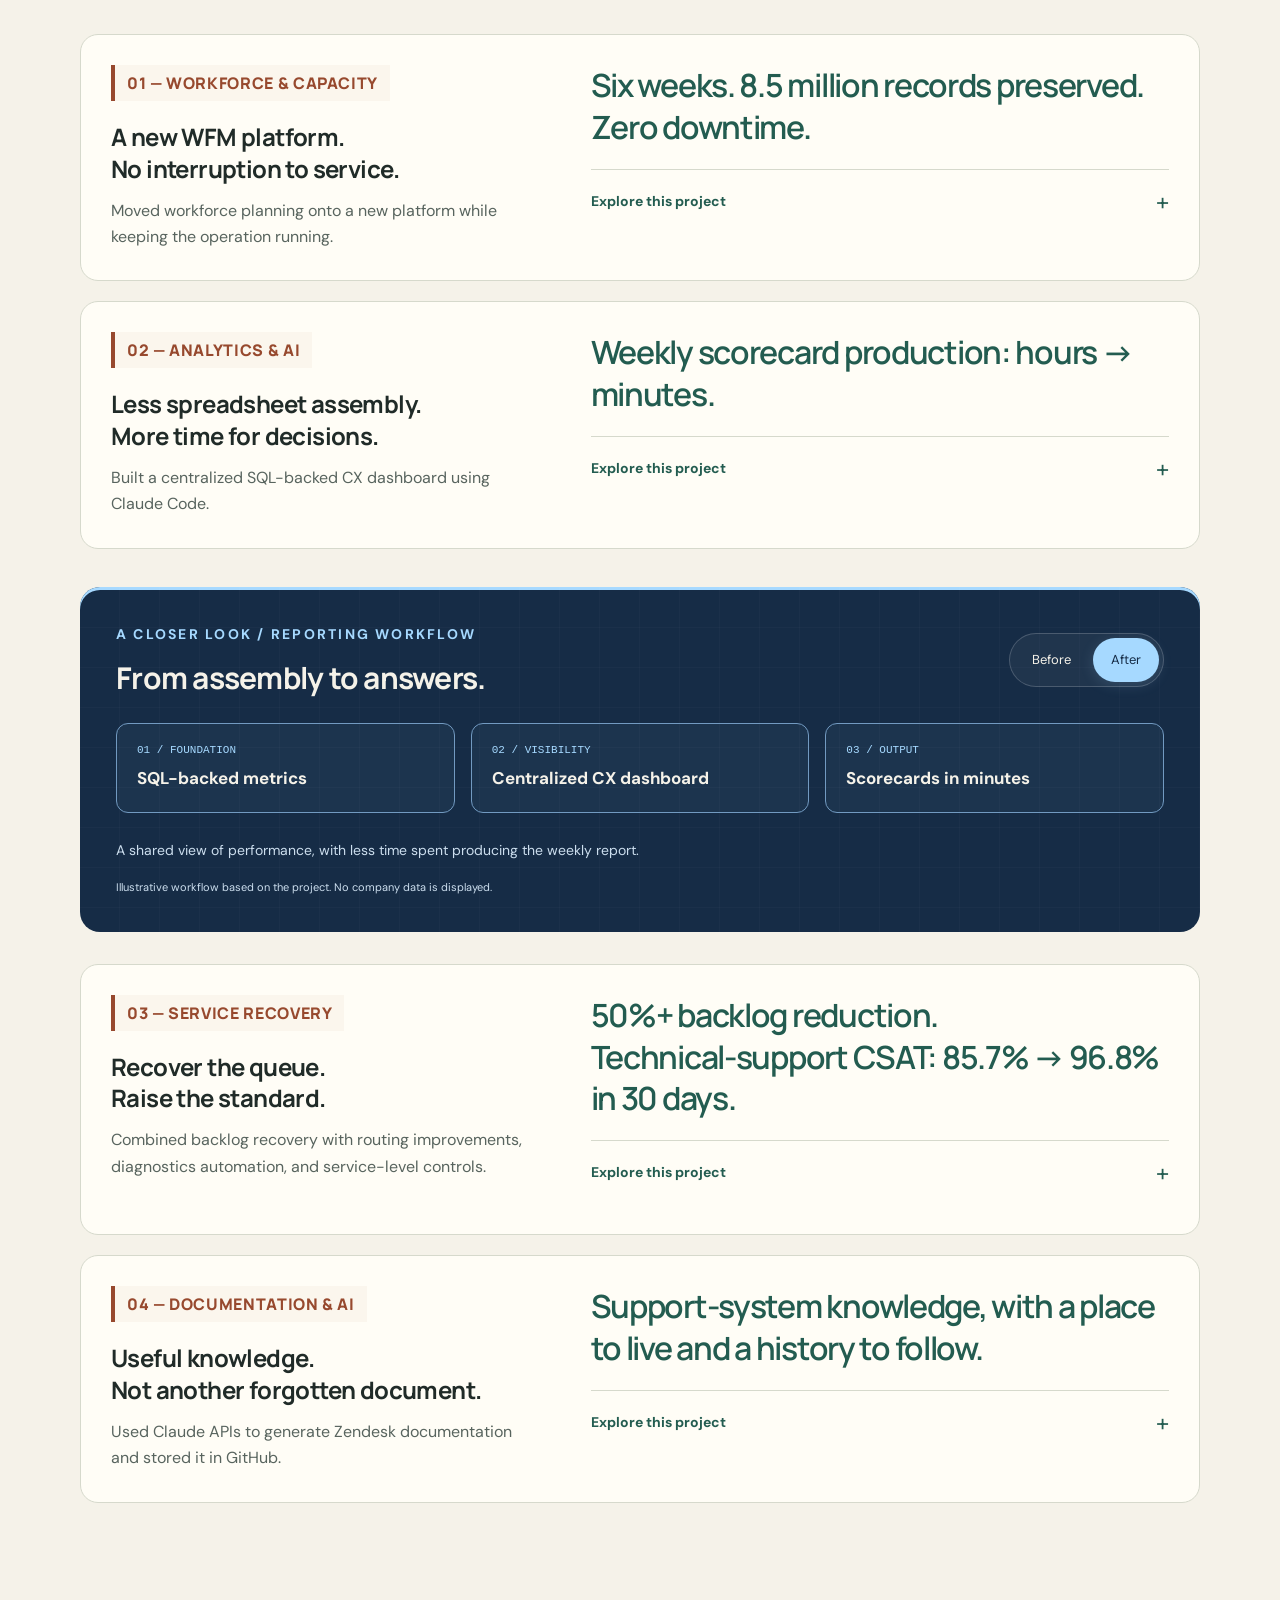
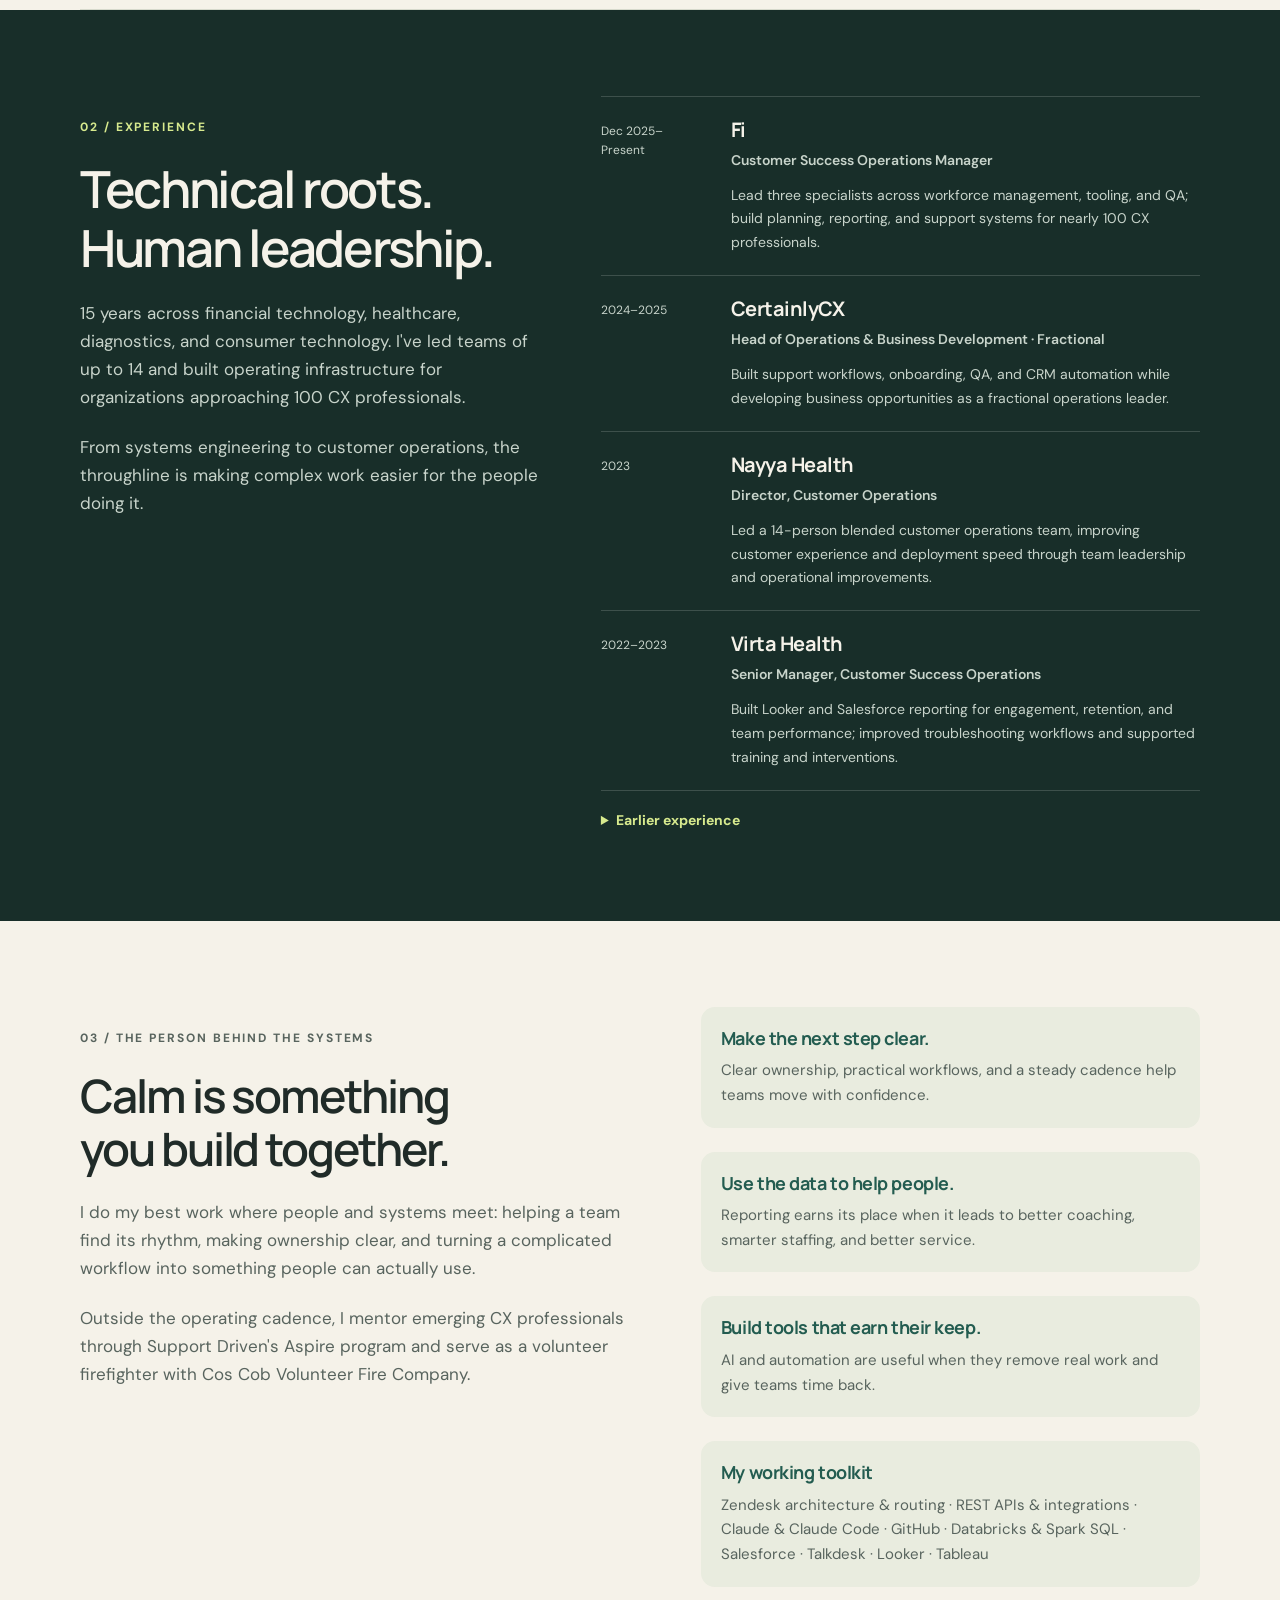
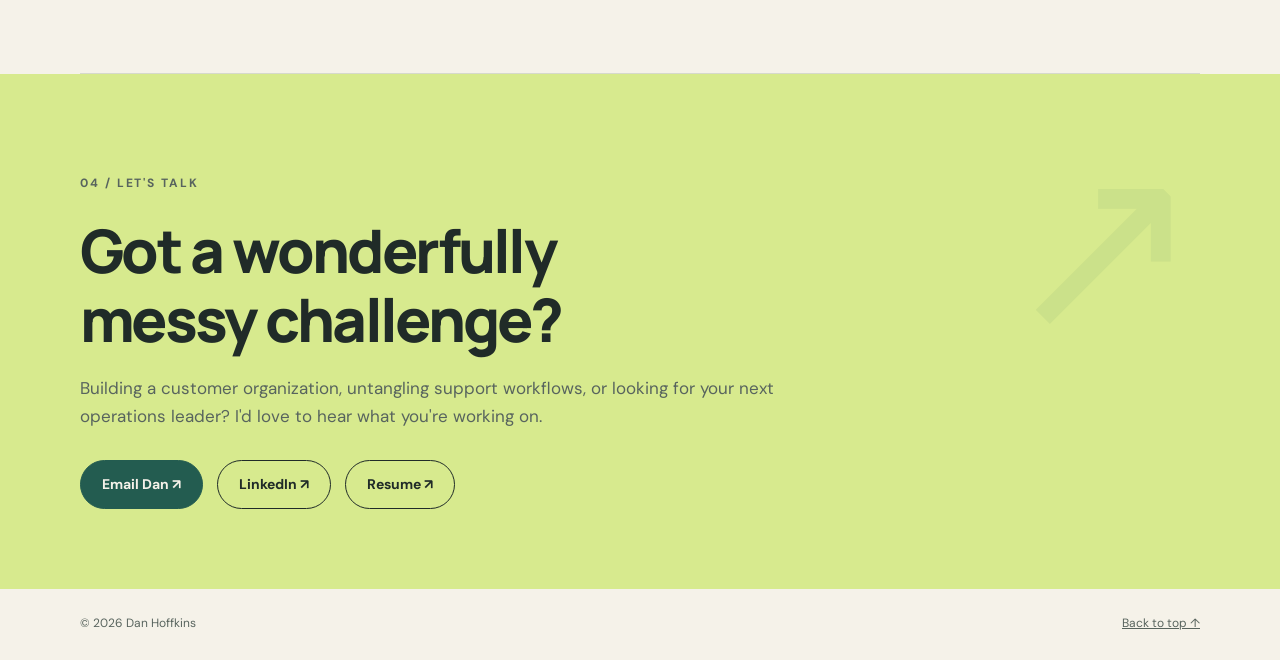
==== commit b2a5e47a: "Keep about section focused on personal story" ====
--- a/index.html
+++ b/index.html
@@ -322,7 +322,6 @@
 <h2>Calm is something<br>you build together.</h2>
 <p>I do my best work where people and systems meet: helping a team find its rhythm, making ownership clear, and turning a complicated workflow into something people can actually use.</p>
 <p>Outside the operating cadence, I mentor emerging CX professionals through Support Driven's Aspire program and serve as a volunteer firefighter with Cos Cob Volunteer Fire Company.</p>
-<div class="tools">University of Connecticut · Bachelor of Business and Technology</div>
 </div>
 <div class="principles">
 <div>
